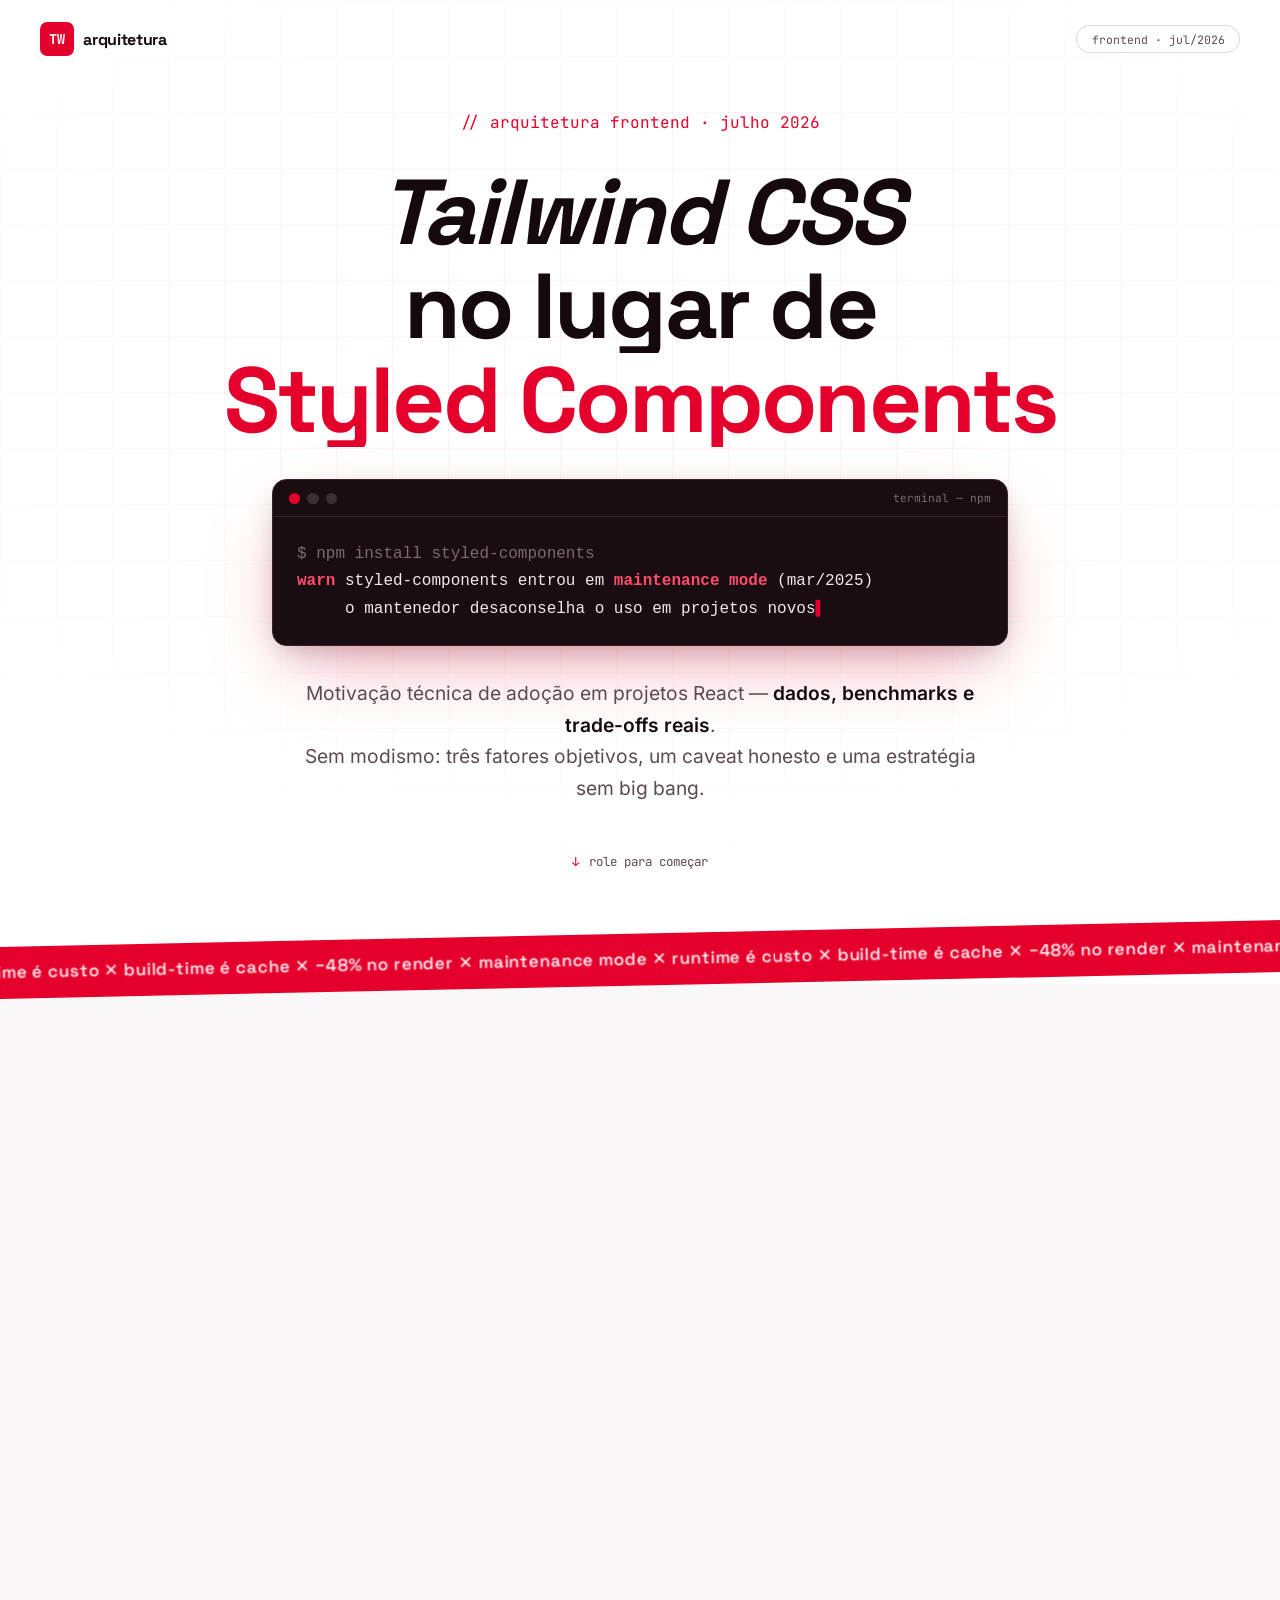
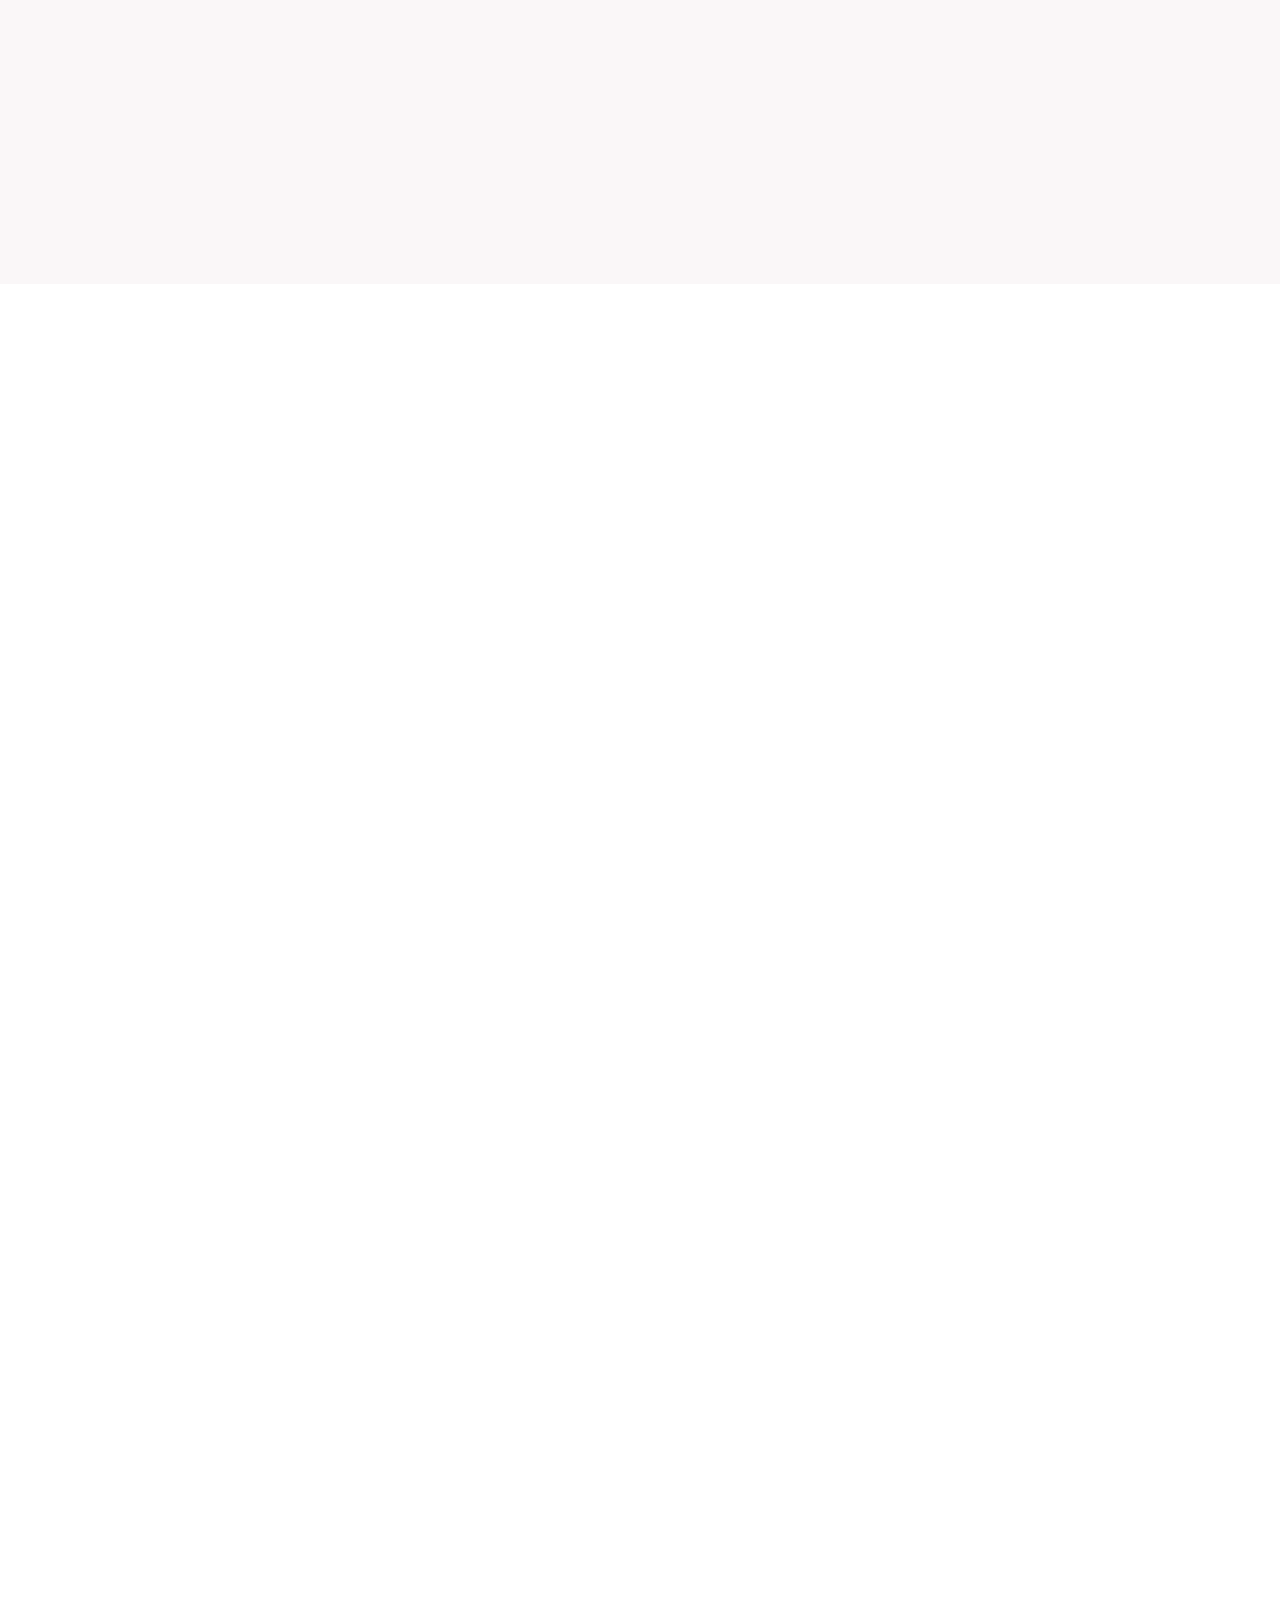
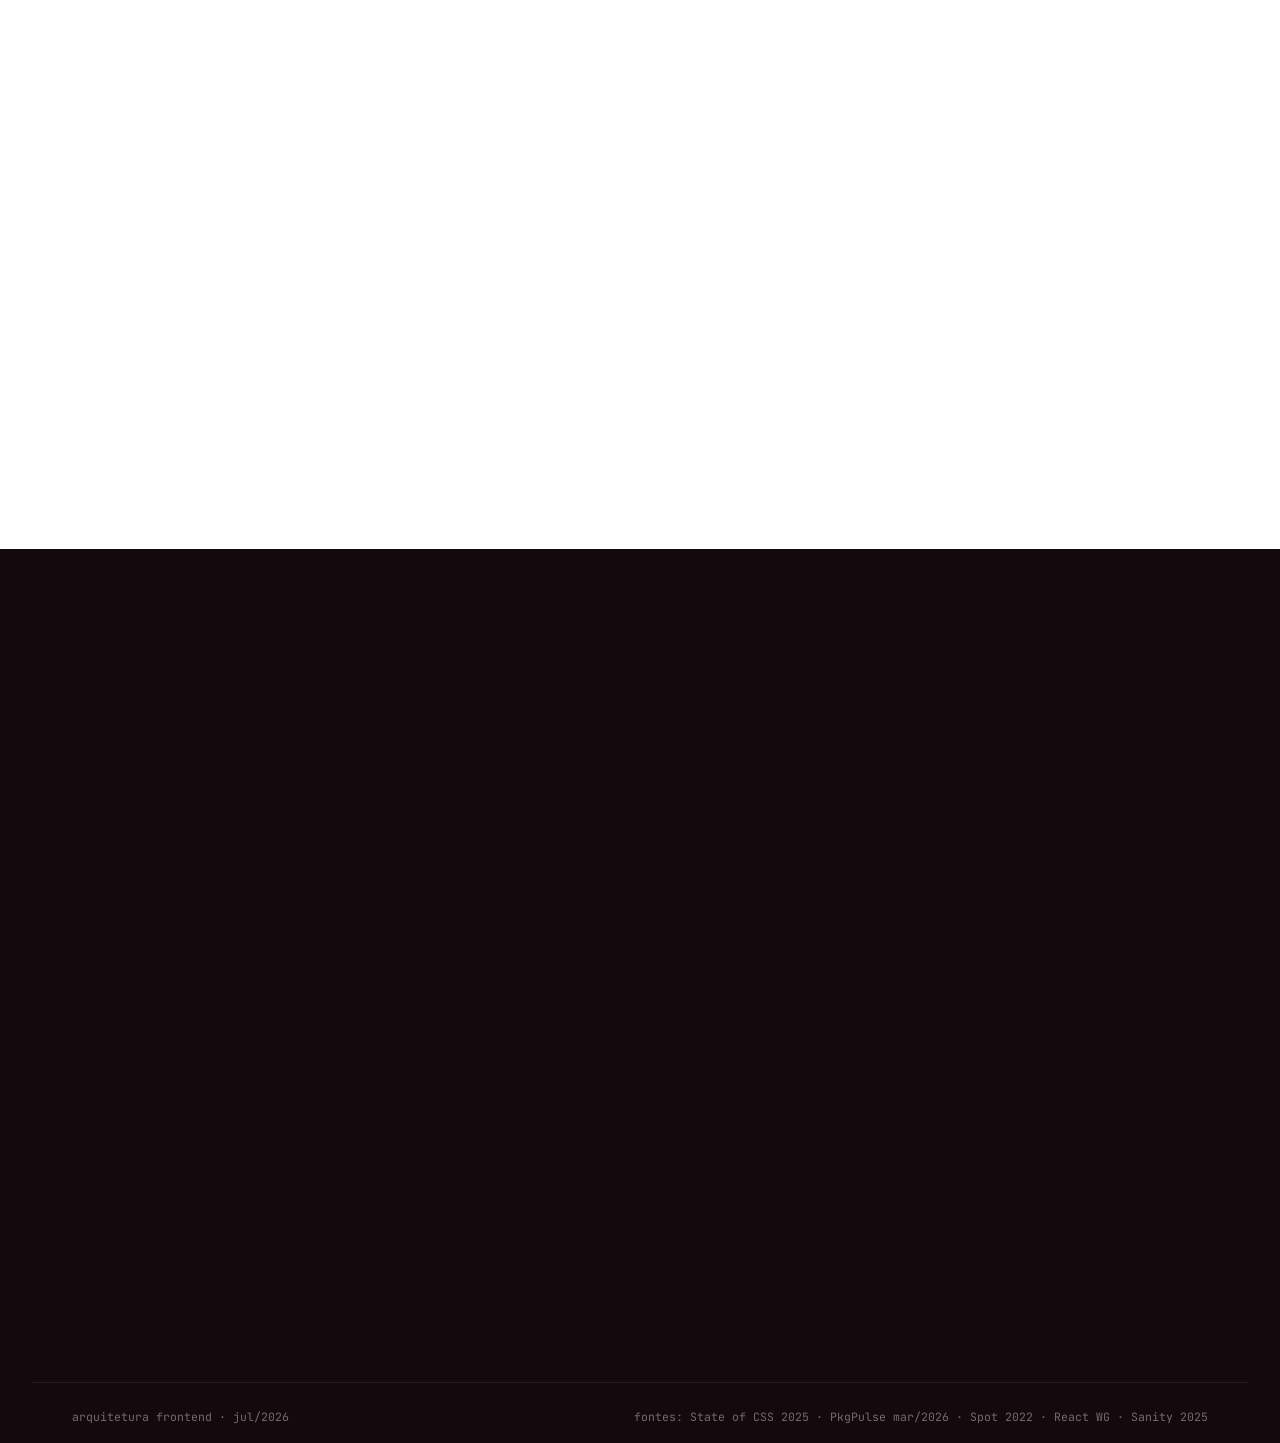
==== tailwind/index.html @ f8ad64cf "Add presentation hub and Tailwind vs Styled Components deck The site root is now a presentation sele" ====
<!DOCTYPE html>
<html lang="pt-BR" class="no-js">
<head>
  <meta charset="UTF-8" />
  <meta name="viewport" content="width=device-width, initial-scale=1.0" />
  <title>Tailwind CSS no lugar de Styled Components</title>
  <meta name="description" content="Motivação técnica de adoção em projetos React — dados, benchmarks e trade-offs reais." />
  <link rel="stylesheet" href="../styles.css" />
  <link rel="stylesheet" href="page.css" />
  <link rel="icon" href="data:image/svg+xml,<svg xmlns='http://www.w3.org/2000/svg' viewBox='0 0 100 100'><rect width='100' height='100' rx='16' fill='%23e4002b'/><text x='50' y='68' font-size='48' text-anchor='middle' fill='white' font-family='monospace' font-weight='bold'>TW</text></svg>" />
</head>
<body>

  <!-- Barra de progresso -->
  <div class="progress-bar" aria-hidden="true"><div class="progress-bar__fill"></div></div>

  <!-- Nav -->
  <nav class="nav">
    <a class="nav__logo" href="../"><span class="nav__logo-mark">TW</span><span class="nav__logo-text">arquitetura</span></a>
    <div class="nav__right">
      <div class="nav__tag">frontend &middot; jul/2026</div>
    </div>
  </nav>

  <!-- ============ HERO ============ -->
  <header class="hero">
    <div class="hero__bg-grid" aria-hidden="true"></div>
    <div class="hero__content">
      <p class="hero__kicker reveal-hero">// arquitetura frontend · julho 2026</p>
      <h1 class="hero__title">
        <span class="hero__line"><span class="reveal-hero-line"><em>Tailwind CSS</em></span></span>
        <span class="hero__line"><span class="reveal-hero-line">no lugar de</span></span>
        <span class="hero__line"><span class="reveal-hero-line"><span class="hero__red">Styled Components</span></span></span>
      </h1>
      <div class="hero__terminal reveal-hero">
        <div class="terminal__bar">
          <span class="terminal__dot"></span><span class="terminal__dot"></span><span class="terminal__dot"></span>
          <span class="terminal__title">terminal — npm</span>
        </div>
        <pre class="terminal__body"><code><span class="t-cm">$ npm install styled-components</span>
<span class="t-red">warn</span><span class="t-white"> styled-components entrou em </span><span class="t-red">maintenance mode</span><span class="t-white"> (mar/2025)</span>
<span class="t-white">     o mantenedor desaconselha o uso em projetos novos</span><span class="terminal__cursor">▌</span></code></pre>
      </div>
      <p class="hero__sub reveal-hero">Motivação técnica de adoção em projetos React — <strong>dados, benchmarks e trade-offs reais</strong>.<br />Sem modismo: três fatores objetivos, um caveat honesto e uma estratégia sem big bang.</p>
      <div class="hero__scroll-hint reveal-hero">
        <span class="hero__scroll-arrow">↓</span> role para começar
      </div>
    </div>
  </header>

  <!-- Marquee -->
  <div class="marquee" aria-hidden="true">
    <div class="marquee__track">
      <span>runtime é custo ✕ build-time é cache ✕ −48% no render ✕ maintenance mode ✕&nbsp;</span><span>runtime é custo ✕ build-time é cache ✕ −48% no render ✕ maintenance mode ✕&nbsp;</span><span>runtime é custo ✕ build-time é cache ✕ −48% no render ✕ maintenance mode ✕&nbsp;</span><span>runtime é custo ✕ build-time é cache ✕ −48% no render ✕ maintenance mode ✕&nbsp;</span>
    </div>
  </div>

  <!-- ============ SCROLL HORIZONTAL ============ -->
  <section class="hwrap" id="horizontal">
    <div class="htrack">

      <!-- Painel 1 — Sumário executivo -->
      <article class="panel panel--wide" data-panel="01">
        <div class="panel__num">01</div>
        <div class="panel__inner">
          <p class="panel__kicker anim">sumário executivo</p>
          <h2 class="panel__title anim">Três fatores objetivos, <span class="u-red">não modismo</span></h2>
          <div class="objections">
            <div class="objection anim">
              <div class="objection__quote">−48% no tempo de render</div>
              <p class="objection__answer">Benchmark de <strong>mantenedor do Emotion</strong>: mesmo componente, trocando CSS-in-JS runtime por CSS estático (Spot, 2022).</p>
              <p class="objection__punch">É o autor da biblioteca medindo o próprio custo.</p>
            </div>
            <div class="objection anim">
              <div class="objection__quote">37% de uso ativo — 1º lugar</div>
              <p class="objection__answer">Tailwind lidera o <strong>State of CSS 2025</strong>, contra 21,6% do Bootstrap. Retenção na faixa de <strong>70%+</strong>: quem experimenta, fica.</p>
              <p class="objection__punch">Ecossistema em máxima histórica.</p>
            </div>
            <div class="objection anim">
              <div class="objection__quote">mar/2025 — maintenance mode</div>
              <p class="objection__answer">O mantenedor do styled-components <strong>desaconselha adoção em projetos novos</strong>. A retomada parcial em 2026 não muda o risco assimétrico.</p>
              <p class="objection__punch">Projeto novo apostando em mantenedor solo é dívida no dia zero.</p>
            </div>
          </div>
          <p class="panel__text panel__text--rec anim"><strong>Recomendação:</strong> Tailwind (ou alternativa zero-runtime) para projetos novos · migração incremental para bases existentes · sem pânico no legado estável.</p>
        </div>
      </article>

      <!-- Painel 2 — Fundamentos -->
      <article class="panel panel--wide" data-panel="02">
        <div class="panel__num">02</div>
        <div class="panel__inner">
          <p class="panel__kicker anim">fundamentos técnicos</p>
          <h2 class="panel__title anim">A diferença é <span class="u-red">quando</span> o CSS é produzido</h2>
          <div class="versus">
            <div class="versus__col anim">
              <h3 class="versus__label versus__label--bad">Styled Components — runtime</h3>
              <div class="code-card">
                <div class="code-card__bar">
                  <span class="code-card__lang code-card__lang--js">JS</span>
                  <span class="code-card__file">Button.tsx</span>
                </div>
                <pre class="code-card__body"><code><span class="t-kw">const</span> <span class="t-type">Button</span> = <span class="t-var">styled</span>.<span class="t-fn">button</span><span class="t-str">`
  padding: <span class="t-err">${p =&gt; p.large ? "16px" : "8px"}</span>;
  background: #e60000;
`</span>;</code></pre>
              </div>
              <ol class="steps">
                <li>Template literal (JS) parseado <strong>no navegador</strong></li>
                <li>Hashing do nome de classe a cada estilo</li>
                <li>Injeção de <code class="inline-code">&lt;style&gt;</code> no <code class="inline-code">&lt;head&gt;</code> durante o render</li>
                <li>Browser recalcula estilos do documento</li>
              </ol>
            </div>
            <div class="versus__col anim">
              <h3 class="versus__label versus__label--good">Tailwind CSS — build-time</h3>
              <div class="code-card">
                <div class="code-card__bar">
                  <span class="code-card__lang code-card__lang--tw">TW</span>
                  <span class="code-card__file">Button.tsx</span>
                </div>
                <pre class="code-card__body"><code>&lt;<span class="t-fn">button</span> <span class="t-prop">className</span>=<span class="t-str">"px-4 py-2 bg-red-600
  rounded-lg hover:bg-red-700"</span>&gt;
  Confirmar
&lt;/<span class="t-fn">button</span>&gt;</code></pre>
              </div>
              <ol class="steps">
                <li>Engine Oxide (Rust) escaneia as classes <strong>no build</strong></li>
                <li>Gera um <code class="inline-code">.css</code> estático, purgado (8–15 KB gzip)</li>
                <li>Navegador recebe <code class="inline-code">&lt;link&gt;</code> cacheável, parse nativo</li>
                <li>Runtime: <strong>zero</strong> JavaScript de estilização</li>
              </ol>
            </div>
          </div>
          <p class="panel__text panel__text--note anim">A serialização de props (<code class="inline-code">${props =&gt; ...}</code>) reexecuta <strong>a cada render</strong> — e é o padrão da documentação e o dominante nos times.</p>
        </div>
      </article>

      <!-- Painel 3 — O modelo do React -->
      <article class="panel" data-panel="03">
        <div class="panel__num">03</div>
        <div class="panel__inner">
          <p class="panel__kicker anim">o fundamento menos citado</p>
          <h2 class="panel__title anim">O modelo do React <span class="u-red">desaconselha</span> CSS em runtime</h2>
          <div class="points">
            <div class="point anim">
              <span class="point__num">01</span>
              <div>
                <h3 class="point__title">Concurrent rendering (React 18+)</h3>
                <p class="point__text">Injetar regras CSS entre <em>yields</em> do React força recálculo de estilos contra a árvore inteira — padrão de <strong>layout thrashing</strong> documentado por Sebastian Markbåge (core team) e reproduzido em benchmark por Nolan Lawson.</p>
              </div>
            </div>
            <div class="point anim">
              <span class="point__num">02</span>
              <div>
                <h3 class="point__title">React Server Components</h3>
                <p class="point__text">styled-components depende de Context API e efeitos no render — exclusivamente client-side. Usar no App Router exige <code class="inline-code">'use client'</code> em tudo, abrindo mão do modelo server-first.</p>
              </div>
            </div>
            <div class="point anim">
              <span class="point__num">03</span>
              <div>
                <h3 class="point__title">Recomendação oficial</h3>
                <p class="point__text">Estilos estáticos via <code class="inline-code">&lt;link rel="stylesheet"&gt;</code>; valores dinâmicos via inline style. É exatamente o modelo do Tailwind — e o <strong>oposto</strong> do modelo do styled-components.</p>
              </div>
            </div>
          </div>
        </div>
      </article>

      <!-- Painel 4 — Linha do tempo -->
      <article class="panel panel--wide" data-panel="04">
        <div class="panel__num">04</div>
        <div class="panel__inner">
          <p class="panel__kicker anim">linha do tempo</p>
          <h2 class="panel__title anim">Como o ecossistema virou — <span class="u-red">sem omitir 2026</span></h2>
          <div class="timeline">
            <div class="tl-item anim">
              <span class="tl-item__date">out/2022</span>
              <p class="tl-item__text">Mantenedor do Emotion publica benchmark: <strong>−48% de render</strong> sem CSS-in-JS runtime.</p>
            </div>
            <div class="tl-item anim">
              <span class="tl-item__date">jan/2025</span>
              <p class="tl-item__text">Tailwind v4: engine <strong>Oxide em Rust</strong> — builds completos 5× e incrementais 100× mais rápidos.</p>
            </div>
            <div class="tl-item tl-item--hot anim">
              <span class="tl-item__date">mar/2025</span>
              <p class="tl-item__text">styled-components entra em <strong>maintenance mode</strong>; mantenedor desaconselha projetos novos.</p>
            </div>
            <div class="tl-item anim">
              <span class="tl-item__date">jan/2026</span>
              <p class="tl-item__text">Crise de funding na Tailwind Labs; <strong>Google e Vercel</strong> entram como patrocinadores em 48h.</p>
            </div>
            <div class="tl-item anim">
              <span class="tl-item__date">abr/2026</span>
              <p class="tl-item__text">styled-components v6.4: retomada parcial (<code class="inline-code">createTheme</code>, RSC), dependente de financiamento.</p>
            </div>
          </div>
          <p class="panel__text panel__text--note anim"><strong>Leitura sóbria:</strong> a v6.4 alivia a pressão sobre bases legadas — mas um projeto novo seguiria apostando em mantenedor solo, funding incerto e um modelo runtime que o core team do React desaconselha.</p>
        </div>
      </article>

      <!-- Painel 5 — Dados de mercado -->
      <article class="panel panel--red" data-panel="05">
        <div class="panel__num">05</div>
        <div class="panel__inner">
          <p class="panel__kicker anim">dados de mercado</p>
          <h2 class="panel__title anim">Adoção e npm: curvas divergentes</h2>
          <div class="cost-ladder">
            <div class="cost anim">
              <div class="cost__where"><strong>Tailwind</strong> — uso ativo</div>
              <div class="cost__price">37% · 1º lugar no State of CSS 2025 · retenção 70%+</div>
              <div class="cost__bar" style="--w: 100%"></div>
            </div>
            <div class="cost anim">
              <div class="cost__where"><strong>Bootstrap</strong> — uso ativo</div>
              <div class="cost__price">21,6% · retenção ~45%</div>
              <div class="cost__bar" style="--w: 58%"></div>
            </div>
            <div class="cost anim">
              <div class="cost__where"><strong>Tailwind</strong> no npm</div>
              <div class="cost__price">+100% em 3 anos — dezenas de milhões de downloads/semana</div>
              <div class="cost__bar" style="--w: 100%"></div>
            </div>
            <div class="cost anim">
              <div class="cost__where"><strong>styled-components</strong> no npm</div>
              <div class="cost__price">−20% em 3 anos — sobretudo legado e dependências transitivas (MUI → Emotion)</div>
              <div class="cost__bar" style="--w: 22%"></div>
            </div>
          </div>
          <p class="panel__text anim"><strong>IA-first:</strong> shadcn/ui, Radix, Headless UI e as ferramentas de geração de código produzem Tailwind <strong>por padrão</strong>.</p>
        </div>
      </article>

      <!-- Painel 6 — O número -->
      <article class="panel panel--stat" data-panel="06">
        <div class="panel__num">06</div>
        <div class="panel__inner panel__inner--center">
          <p class="panel__kicker anim">benchmark primário</p>
          <div class="stat anim">
            <span class="stat__value"><span class="stat__minus">−</span><span class="stat__counter" data-target="48">0</span><span class="stat__pct">%</span></span>
            <p class="stat__label">no tempo de render — mesmo componente,<br /><strong>trocando CSS-in-JS runtime por CSS estático</strong></p>
          </div>
          <p class="stat__source anim">Sam Magura, Spot (2022) — então 2º mantenedor mais ativo do Emotion. <em>É o autor da biblioteca medindo o próprio custo.</em></p>
          <p class="stat__punch anim">Caveat do autor: o ganho vale para serialização <span class="u-red">dentro do render</span> — que é o padrão das docs e o dominante na prática.</p>
        </div>
      </article>

      <!-- Painel 7 — Peso no navegador -->
      <article class="panel panel--wide" data-panel="07">
        <div class="panel__num">07</div>
        <div class="panel__inner">
          <p class="panel__kicker anim">performance</p>
          <h2 class="panel__title anim">Peso entregue ao navegador <span class="u-red">(app SaaS típico)</span></h2>
          <div class="objections">
            <div class="objection objection--win anim">
              <div class="objection__quote">Tailwind (purgado)</div>
              <p class="objection__kb">8–15 KB</p>
              <p class="objection__answer">CSS gzip · <strong>zero</strong> runtime JS</p>
            </div>
            <div class="objection anim">
              <div class="objection__quote">CSS Modules</div>
              <p class="objection__kb">12–25 KB</p>
              <p class="objection__answer">CSS gzip · zero runtime JS</p>
            </div>
            <div class="objection anim">
              <div class="objection__quote">styled-components</div>
              <p class="objection__kb objection__kb--bad">35–55 KB</p>
              <p class="objection__answer">20–40 KB de CSS <strong>+ ~15 KB de runtime JS</strong> competindo pelo main thread</p>
            </div>
          </div>
          <p class="panel__text panel__text--note anim"><strong>Por que importa:</strong> desde mar/2024 o INP substituiu o FID nos Core Web Vitals. Serialização de estilo em runtime compete pelo main thread exatamente nas interações — sobretudo em Android de entrada. <em>Contraponto justo (Sanity, 2025): entre as libs runtime, o styled-components ainda é a mais rápida — o problema é o modelo, não a implementação.</em></p>
        </div>
      </article>

      <!-- Painel 8 — Avaliação honesta -->
      <article class="panel panel--red panel--wide" data-panel="08">
        <div class="panel__num">08</div>
        <div class="panel__inner">
          <p class="panel__kicker anim">avaliação honesta</p>
          <h2 class="panel__title anim">Tailwind: o que entrega e o que custa</h2>
          <div class="honest">
            <div class="honest__col anim">
              <h3 class="honest__label">Entrega</h3>
              <ul class="lie-list list-check">
                <li>Performance por arquitetura — zero JS de estilo, CSS purgado, RSC/streaming sem adaptação</li>
                <li>Consistência por restrição — tokens em escala fechada; desvio vira exceção visível no review</li>
                <li>Iteração rápida — sem nomear classes, sem CSS órfão; dead code impossível por construção</li>
                <li>Ecossistema — shadcn/ui, Radix, Headless UI; IA gera Tailwind por padrão</li>
              </ul>
            </div>
            <div class="honest__col anim">
              <h3 class="honest__label">Custa</h3>
              <ul class="lie-list">
                <li>Curva real: <span>2–4 semanas até fluência do time</span></li>
                <li>"Class soup" sem disciplina — <span>exige cva/tailwind-variants + prettier-plugin</span></li>
                <li>Estilo dinâmico de dado vira <span>inline style / CSS variable — mudança de hábito</span></li>
                <li>Risco corporativo não nulo — <span>layoffs em jan/2026 (mitigado: output é CSS puro)</span></li>
              </ul>
            </div>
          </div>
        </div>
      </article>

      <!-- Painel 9 — Onde styled ainda vence -->
      <article class="panel" data-panel="09">
        <div class="panel__num">09</div>
        <div class="panel__inner">
          <p class="panel__kicker anim">sem invenção</p>
          <h2 class="panel__title anim">Onde o styled-components <span class="u-red">ainda vence</span></h2>
          <div class="points">
            <div class="point anim">
              <span class="point__num">01</span>
              <div>
                <h3 class="point__title">Estilização dinâmica por props</h3>
                <p class="point__text"><code class="inline-code">${props =&gt; ...}</code> é mais expressivo; o equivalente Tailwind (cva + mapas de variantes) funciona, mas com mais cerimônia.</p>
              </div>
            </div>
            <div class="point anim">
              <span class="point__num">02</span>
              <div>
                <h3 class="point__title">Theming em runtime (multi-tenant / white-label)</h3>
                <p class="point__text">Caso natural do <code class="inline-code">ThemeProvider</code> — e a v6.4 trouxe <code class="inline-code">createTheme</code> via CSS variables, compatível com RSC.</p>
              </div>
            </div>
            <div class="point anim">
              <span class="point__num">03</span>
              <div>
                <h3 class="point__title">CSS completo co-locado</h3>
                <p class="point__text">Seletores complexos e animações elaboradas em sintaxe CSS real, no mesmo arquivo, sem escape hatches.</p>
              </div>
            </div>
          </div>
          <blockquote class="punchline anim"><strong>Quando NÃO migrar:</strong> SPA client-side saudável, sem problema medido de INP. Migração por moda é <em>desperdício</em>.</blockquote>
        </div>
      </article>

      <!-- Painel 10 — Estratégia -->
      <article class="panel panel--wide" data-panel="10">
        <div class="panel__num">10</div>
        <div class="panel__inner">
          <p class="panel__kicker anim">recomendação</p>
          <h2 class="panel__title anim">Estratégia: incremental, medida, <span class="u-red">sem big bang</span></h2>
          <div class="versus">
            <div class="versus__col anim">
              <h3 class="versus__label versus__label--good">Projetos novos</h3>
              <p class="panel__text">Tailwind v4 + <code class="inline-code">cva</code>/tailwind-variants + prettier-plugin-tailwindcss + tokens via <code class="inline-code">@theme</code> + shadcn/ui ou Radix.</p>
              <p class="panel__text">Se o time rejeitar utility-first: CSS Modules, vanilla-extract ou Panda CSS — <strong>o inegociável é build-time, não a sintaxe</strong>.</p>
              <h3 class="versus__label versus__label--bad">Anti-recomendação</h3>
              <p class="panel__text">Reescrita big bang de base grande: o custo excede o benefício em praticamente todos os cenários documentados. <strong>A v6.4 comprou tempo — use-o para migrar com calma, não para não migrar.</strong></p>
            </div>
            <div class="versus__col anim">
              <h3 class="versus__label">Migração de base existente</h3>
              <ol class="steps steps--big">
                <li>Instalar Tailwind <strong>ao lado</strong> do styled-components — coexistem sem conflito</li>
                <li>Todo componente <strong>novo</strong> nasce em Tailwind</li>
                <li>Migrar componentes tocados por features (<em>regra do escoteiro</em>)</li>
                <li>Usar codemods e o upgrade tooling oficial</li>
                <li><strong>Medir INP/LCP antes e depois</strong> — justificar com dados do próprio produto</li>
              </ol>
            </div>
          </div>
        </div>
      </article>

    </div>
  </section>

  <!-- ============ FECHAMENTO ============ -->
  <section class="outro">
    <div class="outro__inner">
      <p class="outro__line reveal-outro">A sintaxe é detalhe.</p>
      <p class="outro__line outro__line--big reveal-outro">A decisão arquitetural é <span class="u-red">build-time</span>.</p>
      <p class="outro__thanks reveal-outro">zero runtime · compatível com RSC · risco assimétrico <span class="outro__cursor">▌</span></p>
    </div>
    <footer class="footer">
      <span>arquitetura frontend · jul/2026</span>
      <span class="footer__hint">fontes: State of CSS 2025 · PkgPulse mar/2026 · Spot 2022 · React WG · Sanity 2025</span>
    </footer>
  </section>

  <script src="../vendor/gsap.min.js"></script>
  <script src="../vendor/ScrollTrigger.min.js"></script>
  <script src="../main.js"></script>
</body>
</html>
---- styles.css ----
/* ============================================================
   O bug que o TypeScript pegaria às 3h da manhã
   Tema: vermelho & branco, moderno
   ============================================================ */

/* Fontes locais — a página funciona 100% offline */
@font-face {
  font-family: "Space Grotesk";
  font-weight: 500;
  font-style: normal;
  font-display: swap;
  src: url("vendor/fonts/space-grotesk-latin-500-normal.woff2") format("woff2");
}
@font-face {
  font-family: "Space Grotesk";
  font-weight: 700;
  font-style: normal;
  font-display: swap;
  src: url("vendor/fonts/space-grotesk-latin-700-normal.woff2") format("woff2");
}
@font-face {
  font-family: "Inter";
  font-weight: 400;
  font-style: normal;
  font-display: swap;
  src: url("vendor/fonts/inter-latin-400-normal.woff2") format("woff2");
}
@font-face {
  font-family: "Inter";
  font-weight: 600;
  font-style: normal;
  font-display: swap;
  src: url("vendor/fonts/inter-latin-600-normal.woff2") format("woff2");
}
@font-face {
  font-family: "JetBrains Mono";
  font-weight: 400;
  font-style: normal;
  font-display: swap;
  src: url("vendor/fonts/jetbrains-mono-latin-400-normal.woff2") format("woff2");
}
@font-face {
  font-family: "JetBrains Mono";
  font-weight: 400;
  font-style: italic;
  font-display: swap;
  src: url("vendor/fonts/jetbrains-mono-latin-400-italic.woff2") format("woff2");
}
@font-face {
  font-family: "JetBrains Mono";
  font-weight: 700;
  font-style: normal;
  font-display: swap;
  src: url("vendor/fonts/jetbrains-mono-latin-700-normal.woff2") format("woff2");
}

:root {
  --red: #e4002b;
  --red-dark: #b30022;
  --red-soft: #ffe9ed;
  --ink: #14090c;
  --ink-soft: #5c4a4f;
  --white: #ffffff;
  --off-white: #faf7f8;
  --code-bg: #1a0d11;
  --code-border: #3a2229;
  --font-display: "Space Grotesk", system-ui, sans-serif;
  --font-body: "Inter", system-ui, sans-serif;
  --font-mono: "JetBrains Mono", ui-monospace, monospace;
}

* { margin: 0; padding: 0; box-sizing: border-box; }

html { scroll-behavior: auto; }

body {
  font-family: var(--font-body);
  background: var(--white);
  color: var(--ink);
  overflow-x: hidden;
  -webkit-font-smoothing: antialiased;
}

::selection { background: var(--red); color: var(--white); }

em { font-style: italic; }
.u-red { color: var(--red); }

/* ---------- Progress bar ---------- */
.progress-bar {
  position: fixed;
  top: 0; left: 0; right: 0;
  height: 4px;
  background: transparent;
  z-index: 1000;
}
.progress-bar__fill {
  height: 100%;
  width: 100%;
  background: var(--red);
  transform-origin: left center;
  transform: scaleX(0);
}

/* ---------- Nav ---------- */
.nav {
  position: fixed;
  top: 0; left: 0; right: 0;
  display: flex;
  align-items: center;
  justify-content: space-between;
  padding: 1.4rem 2.5rem;
  z-index: 900;
  mix-blend-mode: normal;
  pointer-events: none;
}
.nav__logo {
  display: flex;
  align-items: center;
  gap: 0.6rem;
  font-family: var(--font-display);
  font-weight: 700;
  color: inherit;
  text-decoration: none;
  pointer-events: auto; /* a nav é pointer-events: none; o logo é link pro hub */
}
.nav__logo-mark {
  display: grid;
  place-items: center;
  width: 2.1rem;
  height: 2.1rem;
  background: var(--red);
  color: var(--white);
  border-radius: 0.45rem;
  font-family: var(--font-mono);
  font-size: 0.85rem;
  font-weight: 700;
}
.nav__logo-text { letter-spacing: -0.02em; }
.nav__right {
  display: flex;
  align-items: center;
  gap: 0.7rem;
}
.nav__tag {
  font-family: var(--font-mono);
  font-size: 0.72rem;
  color: var(--ink-soft);
  border: 1px solid rgba(20, 9, 12, 0.15);
  border-radius: 99px;
  padding: 0.35rem 0.9rem;
  background: rgba(255, 255, 255, 0.7);
  backdrop-filter: blur(8px);
}

/* ---------- Language switch ---------- */
.lang-switch {
  pointer-events: auto; /* a nav é pointer-events: none */
  display: flex;
  align-items: center;
  gap: 0.4rem;
  font-family: var(--font-mono);
  font-size: 0.72rem;
  font-weight: 700;
  border: 1px solid rgba(20, 9, 12, 0.15);
  border-radius: 99px;
  padding: 0.35rem 0.9rem;
  background: rgba(255, 255, 255, 0.7);
  backdrop-filter: blur(8px);
  cursor: pointer;
  transition: border-color 0.25s ease, box-shadow 0.25s ease;
}
.lang-switch:hover {
  border-color: var(--red);
  box-shadow: 0 4px 16px -6px rgba(228, 0, 43, 0.4);
}
.lang-switch__opt {
  color: rgba(20, 9, 12, 0.35);
  transition: color 0.25s ease;
}
.lang-switch__opt.is-active { color: var(--red); }
.lang-switch__sep { color: rgba(20, 9, 12, 0.2); font-weight: 400; }

/* ---------- Hero ---------- */
.hero {
  min-height: 100vh;
  display: grid;
  place-items: center;
  position: relative;
  padding: 7rem 2rem 4rem;
  background: var(--white);
  overflow: hidden;
}
.hero__bg-grid {
  position: absolute;
  inset: 0;
  background-image:
    linear-gradient(rgba(228, 0, 43, 0.05) 1px, transparent 1px),
    linear-gradient(90deg, rgba(228, 0, 43, 0.05) 1px, transparent 1px);
  background-size: 56px 56px;
  mask-image: radial-gradient(ellipse 90% 70% at 50% 40%, black 30%, transparent 75%);
  -webkit-mask-image: radial-gradient(ellipse 90% 70% at 50% 40%, black 30%, transparent 75%);
}
.hero__content {
  position: relative;
  max-width: 62rem;
  text-align: center;
  display: flex;
  flex-direction: column;
  align-items: center;
  gap: 2rem;
}
.hero__kicker {
  font-family: var(--font-mono);
  color: var(--red);
  font-size: clamp(0.8rem, 1.4vw, 1rem);
}
.hero__title {
  font-family: var(--font-display);
  font-weight: 700;
  font-size: clamp(2.6rem, 7.2vw, 6rem);
  line-height: 1.02;
  letter-spacing: -0.03em;
}
/* EN é mais largo que PT — reduz um pouco p/ manter 1 frase por linha */
html[lang="en"] .hero__title { font-size: clamp(2.3rem, 6.3vw, 5.3rem); }
.hero__line { display: block; overflow: hidden; }
.hero__line > span { display: inline-block; }
.hero__red {
  color: var(--red);
  position: relative;
  white-space: nowrap;
}
.hero__sub {
  max-width: 44rem;
  font-size: clamp(1rem, 1.6vw, 1.2rem);
  line-height: 1.65;
  color: var(--ink-soft);
}
.hero__sub strong { color: var(--ink); }

.hero__scroll-hint {
  font-family: var(--font-mono);
  font-size: 0.78rem;
  color: var(--ink-soft);
  display: flex;
  align-items: center;
  gap: 0.6rem;
  margin-top: 1rem;
}
.hero__scroll-arrow {
  display: inline-block;
  color: var(--red);
  animation: bounce 1.6s ease-in-out infinite;
}
@keyframes bounce {
  0%, 100% { transform: translateY(-3px); }
  50% { transform: translateY(4px); }
}

/* ---------- Terminal (hero) ---------- */
.hero__terminal {
  width: min(46rem, 92vw);
  background: var(--code-bg);
  border-radius: 0.9rem;
  border: 1px solid var(--code-border);
  box-shadow: 0 30px 80px -20px rgba(228, 0, 43, 0.35), 0 10px 30px -10px rgba(20, 9, 12, 0.3);
  text-align: left;
  overflow: hidden;
}
.terminal__bar {
  display: flex;
  align-items: center;
  gap: 0.45rem;
  padding: 0.7rem 1rem;
  border-bottom: 1px solid var(--code-border);
}
.terminal__dot {
  width: 0.7rem; height: 0.7rem;
  border-radius: 50%;
  background: rgba(255, 255, 255, 0.14);
}
.terminal__dot:first-child { background: var(--red); }
.terminal__title {
  margin-left: auto;
  font-family: var(--font-mono);
  font-size: 0.7rem;
  color: rgba(255, 255, 255, 0.4);
}
.terminal__body,
.code-card__body,
.objection__code {
  color: #e8dde0; /* cor base p/ pontuação fora dos spans de token */
}
.terminal__body {
  padding: 1.4rem 1.5rem;
  font-family: var(--font-mono);
  font-size: clamp(0.78rem, 1.6vw, 1rem);
  line-height: 1.6;
  white-space: pre-wrap;
  word-break: break-word;
}
.terminal__cursor {
  color: var(--red);
  animation: blink 1s steps(1) infinite;
}
@keyframes blink { 50% { opacity: 0; } }

/* Tokens de código */
.t-red   { color: #ff4d6d; font-weight: 700; }
.t-white { color: #f2e9eb; }
.t-str   { color: #ffb3c1; }
.t-kw    { color: #ff4d6d; }
.t-fn    { color: #ffd166; }
.t-var   { color: #f2e9eb; }
.t-prop  { color: #9ad1ff; }
.t-num   { color: #c8b6ff; }
.t-type  { color: #7ae0c3; }
.t-cm    { color: #7d6a70; }
.t-cm--strong { color: #ffb3c1; }
.t-err   {
  color: #ff4d6d;
  text-decoration: underline wavy #ff2444 1.5px;
  text-underline-offset: 4px;
}
.t-strike { position: relative; }
.t-nan { color: #ff4d6d; font-weight: 700; }

/* ---------- Marquee ---------- */
.marquee {
  background: var(--red);
  color: var(--white);
  overflow: hidden;
  padding: 0.9rem 0;
  transform: rotate(-1.2deg) scale(1.02);
  position: relative;
  z-index: 5;
}
.marquee__track {
  display: flex;
  width: max-content; /* largura do conteúdo, p/ o loop de -50% fechar sem emenda */
  white-space: nowrap;
  font-family: var(--font-display);
  font-weight: 500;
  font-size: 1.05rem;
  letter-spacing: 0.04em;
  will-change: transform;
}
.marquee__track span { flex-shrink: 0; }

/* ---------- Scroll horizontal ---------- */
.hwrap {
  position: relative;
  overflow: hidden;
  background: var(--off-white);
}
.htrack {
  display: flex;
  height: 100vh;
  width: max-content;
}

.panel {
  position: relative;
  width: 100vw;
  height: 100vh;
  flex-shrink: 0;
  display: grid;
  place-items: center;
  padding: 6rem 4rem 4rem;
  border-right: 1px dashed rgba(228, 0, 43, 0.2);
}
.panel--wide { width: 120vw; }

.panel__num {
  position: absolute;
  bottom: 1.2rem;
  right: 2rem;
  font-family: var(--font-display);
  font-weight: 700;
  font-size: clamp(5rem, 14vh, 9rem);
  line-height: 1;
  color: transparent;
  -webkit-text-stroke: 1.5px rgba(228, 0, 43, 0.22);
  pointer-events: none;
  user-select: none;
}
.panel--red .panel__num { -webkit-text-stroke-color: rgba(255, 255, 255, 0.3); }

.panel__inner {
  max-width: 60rem;
  width: 100%;
}
.panel__inner--center { text-align: center; }
.panel__inner--split {
  display: grid;
  grid-template-columns: 1fr 1.1fr;
  gap: 4rem;
  align-items: center;
  max-width: 78rem;
}
.panel__inner--rev { grid-template-columns: 1.1fr 1fr; }
.panel__inner--rev .panel__copy { order: 2; }
.panel__inner--rev .code-card { order: 1; }

.panel__kicker {
  font-family: var(--font-mono);
  font-size: 0.8rem;
  color: var(--red);
  text-transform: lowercase;
  letter-spacing: 0.12em;
  margin-bottom: 1.2rem;
}
.panel__kicker::before { content: "// "; }

.panel__title {
  font-family: var(--font-display);
  font-weight: 700;
  font-size: clamp(1.9rem, 4vw, 3.4rem);
  line-height: 1.08;
  letter-spacing: -0.02em;
  margin-bottom: 1.6rem;
}
.panel__title--big { font-size: clamp(2rem, 4.6vw, 3.9rem); }

.panel__text {
  font-size: clamp(1rem, 1.5vw, 1.18rem);
  line-height: 1.7;
  color: var(--ink-soft);
  margin-bottom: 1rem;
  max-width: 40rem;
}
.panel__text strong { color: var(--ink); }

.inline-code {
  font-family: var(--font-mono);
  font-size: 0.86em;
  background: var(--red-soft);
  color: var(--red-dark);
  padding: 0.12em 0.42em;
  border-radius: 0.35em;
}

/* Painel vermelho (invertido) */
.panel--red {
  background: var(--red);
  color: var(--white);
}
.panel--red .panel__kicker { color: rgba(255, 255, 255, 0.75); }
.panel--red .panel__text { color: rgba(255, 255, 255, 0.82); }
.panel--red .panel__text strong { color: var(--white); }
.panel--red .inline-code { background: rgba(255, 255, 255, 0.16); color: var(--white); }

/* ---------- Escada de custo (painel 02) ---------- */
.cost-ladder {
  display: flex;
  flex-direction: column;
  gap: 1.1rem;
  margin: 2.2rem 0;
  max-width: 46rem;
}
.cost {
  display: grid;
  grid-template-columns: 11rem 1fr;
  gap: 0.2rem 1.4rem;
  align-items: baseline;
}
.cost__where { font-family: var(--font-display); font-size: 1.05rem; }
.cost__price { font-size: 0.95rem; color: rgba(255, 255, 255, 0.85); }
.cost__bar {
  grid-column: 1 / -1;
  height: 0.5rem;
  border-radius: 99px;
  background: rgba(255, 255, 255, 0.18);
  position: relative;
  overflow: hidden;
}
.cost__bar::after {
  content: "";
  position: absolute;
  inset: 0;
  width: var(--w);
  background: var(--white);
  border-radius: inherit;
  transform: scaleX(0);
  transform-origin: left center;
  transition: transform 1.1s cubic-bezier(0.22, 1, 0.36, 1) 0.15s;
}
.panel--red.is-active .cost__bar::after { transform: scaleX(1); }

/* ---------- Code cards ---------- */
.code-card {
  background: var(--code-bg);
  border: 1px solid var(--code-border);
  border-radius: 1rem;
  overflow: hidden;
  box-shadow: 0 30px 70px -25px rgba(20, 9, 12, 0.45);
  min-width: 0;
}
.code-card--on-red {
  box-shadow: 0 30px 70px -25px rgba(0, 0, 0, 0.5);
  border-color: rgba(255, 255, 255, 0.15);
}
.code-card__bar {
  display: flex;
  align-items: center;
  gap: 0.8rem;
  padding: 0.75rem 1.1rem;
  border-bottom: 1px solid var(--code-border);
}
.code-card__lang {
  font-family: var(--font-mono);
  font-weight: 700;
  font-size: 0.7rem;
  padding: 0.2rem 0.5rem;
  border-radius: 0.3rem;
}
.code-card__lang--js { background: #f7df1e; color: #1a0d11; }
.code-card__lang--ts { background: #3178c6; color: #fff; }
.code-card__file {
  font-family: var(--font-mono);
  font-size: 0.75rem;
  color: rgba(255, 255, 255, 0.45);
}
.code-card__body {
  padding: 1.3rem 1.4rem;
  font-family: var(--font-mono);
  font-size: clamp(0.72rem, 1.15vw, 0.92rem);
  line-height: 1.75;
  overflow-x: auto;
}
.code-card__error {
  display: flex;
  gap: 0.8rem;
  align-items: flex-start;
  padding: 0.9rem 1.4rem 1.1rem;
  background: rgba(255, 36, 68, 0.1);
  border-top: 1px solid rgba(255, 36, 68, 0.35);
  font-family: var(--font-mono);
  font-size: 0.78rem;
  line-height: 1.55;
  color: #ffccd5;
}
.code-card__error-x {
  color: #fff;
  background: var(--red);
  width: 1.15rem;
  height: 1.15rem;
  border-radius: 50%;
  display: grid;
  place-items: center;
  font-size: 0.6rem;
  flex-shrink: 0;
  margin-top: 0.1rem;
}
.code-card__error-hint { color: #7ae0c3; }

.punchline {
  font-family: var(--font-display);
  font-size: clamp(1.2rem, 2vw, 1.6rem);
  font-weight: 500;
  line-height: 1.35;
  border-left: 4px solid var(--red);
  padding-left: 1.2rem;
  margin-top: 2rem;
}
.punchline em { color: var(--red); font-style: normal; }

/* ---------- Objeções (painel 05) ---------- */
.objections {
  display: grid;
  grid-template-columns: repeat(3, minmax(21rem, 1fr));
  gap: 1.6rem;
  margin-top: 1rem;
}
.panel--wide .panel__inner { max-width: 76rem; }
.objection {
  background: var(--white);
  border: 1px solid rgba(228, 0, 43, 0.14);
  border-radius: 1.1rem;
  padding: 1.8rem 1.6rem;
  box-shadow: 0 18px 45px -20px rgba(228, 0, 43, 0.18);
  display: flex;
  flex-direction: column;
  gap: 0.9rem;
  transition: transform 0.35s ease, box-shadow 0.35s ease;
}
.objection:hover {
  transform: translateY(-6px);
  box-shadow: 0 28px 60px -20px rgba(228, 0, 43, 0.3);
}
.objection__quote {
  font-family: var(--font-display);
  font-weight: 700;
  font-size: 1.25rem;
  color: var(--red);
  line-height: 1.25;
}
.objection__answer {
  font-size: 0.95rem;
  line-height: 1.65;
  color: var(--ink-soft);
}
.objection__answer strong { color: var(--ink); }
.objection__punch {
  font-size: 0.9rem;
  font-weight: 600;
  line-height: 1.5;
  margin-top: auto;
  padding-top: 0.4rem;
  border-top: 1px dashed rgba(228, 0, 43, 0.25);
}
.objection__code {
  background: var(--code-bg);
  border-radius: 0.7rem;
  padding: 0.9rem 1rem;
  font-family: var(--font-mono);
  font-size: clamp(0.62rem, 0.55vw + 0.35rem, 0.74rem);
  line-height: 1.7;
  overflow-x: auto;
}

/* ---------- Lista "mente em silêncio" (painel 06) ---------- */
.lie-list {
  list-style: none;
  display: flex;
  flex-direction: column;
  gap: 0.9rem;
  font-size: clamp(1rem, 1.5vw, 1.2rem);
}
.lie-list li {
  padding-left: 1.6rem;
  position: relative;
  color: rgba(255, 255, 255, 0.85);
}
.lie-list li::before {
  content: "✕";
  position: absolute;
  left: 0;
  color: rgba(255, 255, 255, 0.5);
  font-size: 0.85em;
}
.lie-list li span { opacity: 0.6; font-style: italic; }
.lie-list__truth {
  color: var(--white) !important;
  font-family: var(--font-display);
  font-weight: 700;
  font-size: 1.15em;
  margin-top: 0.5rem;
}
.lie-list__truth::before { content: "✓" !important; color: var(--white) !important; }

/* ---------- Stat (painel 07) ---------- */
.panel--stat { background: var(--off-white); }
.stat { margin: 1rem 0 1.5rem; }
.stat__value {
  font-family: var(--font-display);
  font-weight: 700;
  font-size: clamp(6rem, 22vh, 13rem);
  line-height: 1;
  color: var(--red);
  letter-spacing: -0.04em;
  display: inline-flex;
  align-items: baseline;
}
.stat__pct { font-size: 0.45em; }
.stat__label {
  font-size: clamp(1.05rem, 1.8vw, 1.35rem);
  line-height: 1.5;
  color: var(--ink-soft);
  margin-top: 0.8rem;
}
.stat__label strong { color: var(--ink); }
.stat__source {
  font-size: 0.85rem;
  color: var(--ink-soft);
  max-width: 34rem;
  margin: 0 auto 1.4rem;
  line-height: 1.6;
}
.stat__punch {
  font-family: var(--font-display);
  font-weight: 700;
  font-size: clamp(1.3rem, 2.4vw, 1.9rem);
}

/* ---------- Outro ---------- */
.outro {
  min-height: 100vh;
  background: var(--ink);
  color: var(--white);
  display: flex;
  flex-direction: column;
  justify-content: center;
  align-items: center;
  text-align: center;
  padding: 6rem 2rem 0;
  position: relative;
}
.outro__inner {
  display: flex;
  flex-direction: column;
  gap: 2rem;
  align-items: center;
  flex: 1;
  justify-content: center;
}
.outro__line {
  font-family: var(--font-display);
  font-size: clamp(1.3rem, 2.6vw, 2rem);
  color: rgba(255, 255, 255, 0.75);
}
.outro__line--big {
  font-size: clamp(2rem, 5vw, 4rem);
  font-weight: 700;
  line-height: 1.15;
  letter-spacing: -0.02em;
  color: var(--white);
}
.outro__thanks {
  font-family: var(--font-mono);
  color: var(--red);
  font-size: clamp(1rem, 1.8vw, 1.4rem);
  margin-top: 2rem;
}
.outro__cursor { animation: blink 1s steps(1) infinite; }

.footer {
  width: 100%;
  display: flex;
  justify-content: space-between;
  padding: 1.6rem 2.5rem;
  font-family: var(--font-mono);
  font-size: 0.72rem;
  color: rgba(255, 255, 255, 0.4);
  border-top: 1px solid rgba(255, 255, 255, 0.08);
}

/* ---------- Estados de animação ---------- */
.anim { opacity: 0; }
.reveal-hero, .reveal-hero-line, .reveal-outro { opacity: 0; }

/* Sem JS / prefers-reduced-motion: tudo visível */
@media (prefers-reduced-motion: reduce) {
  .anim, .reveal-hero, .reveal-hero-line, .reveal-outro { opacity: 1 !important; transform: none !important; }
  .marquee__track { animation: none !important; }
  .hero__scroll-arrow, .terminal__cursor, .outro__cursor { animation: none; }
  .panel--red .cost__bar::after { transform: scaleX(1); transition: none; }
}
.no-js .anim, .no-js .reveal-hero, .no-js .reveal-hero-line, .no-js .reveal-outro { opacity: 1; }

/* ---------- Mobile: scroll vertical normal ---------- */
@media (max-width: 900px) {
  .htrack { flex-direction: column; height: auto; width: 100%; }
  .panel, .panel--wide {
    width: 100%;
    height: auto;
    min-height: 100svh;
    padding: 5rem 1.5rem 6rem;
    border-right: none;
    border-bottom: 1px dashed rgba(228, 0, 43, 0.2);
  }
  .panel__inner--split, .panel__inner--rev { grid-template-columns: 1fr; gap: 2rem; }
  .panel__inner--rev .panel__copy { order: 1; }
  .panel__inner--rev .code-card { order: 2; }
  .objections { grid-template-columns: 1fr; }
  .cost { grid-template-columns: 1fr; }
  .nav { padding: 1rem 1.2rem; }
  .nav__tag { display: none; } /* sobra só o switch de idioma */
  .panel__num { font-size: 4.5rem; bottom: 0.8rem; right: 1.2rem; }
}
---- tailwind/page.css ----
/* ============================================================
   Tailwind vs Styled Components — componentes específicos
   Reusa o tema de ../styles.css
   ============================================================ */

/* Badge TW nos code cards */
.code-card__lang--tw { background: var(--red); color: var(--white); }

/* Notas e recomendações no rodapé dos painéis */
.panel__text--rec,
.panel__text--note {
  max-width: 56rem;
  font-size: 0.92rem;
  border-top: 1px dashed rgba(228, 0, 43, 0.25);
  padding-top: 1rem;
  margin-top: 1.6rem;
}

/* ---------- Versus (duas colunas com code cards / listas) ---------- */
.versus {
  display: grid;
  grid-template-columns: 1fr 1fr;
  gap: 2.4rem;
  margin-top: 0.6rem;
  align-items: start;
}
.versus__label {
  font-family: var(--font-mono);
  font-size: 0.78rem;
  letter-spacing: 0.08em;
  text-transform: uppercase;
  margin-bottom: 0.9rem;
  color: var(--ink-soft);
}
.versus__label--bad::before { content: "✕ "; color: var(--red); }
.versus__label--good::before { content: "✓ "; color: var(--red); }
.versus__col > .versus__label:not(:first-child) { margin-top: 1.4rem; }
.versus__col .panel__text { font-size: 0.95rem; margin-bottom: 0.7rem; }

/* Passos numerados */
.steps {
  list-style: none;
  counter-reset: step;
  display: flex;
  flex-direction: column;
  gap: 0.55rem;
  margin-top: 1rem;
}
.steps li {
  counter-increment: step;
  position: relative;
  padding-left: 2.2rem;
  font-size: 0.88rem;
  line-height: 1.5;
  color: var(--ink-soft);
}
.steps li strong { color: var(--ink); }
.steps li::before {
  content: counter(step, decimal-leading-zero);
  position: absolute;
  left: 0;
  top: 0.1em;
  font-family: var(--font-mono);
  font-size: 0.7rem;
  font-weight: 700;
  color: var(--red);
}
.steps--big li { font-size: 1rem; padding-left: 2.6rem; line-height: 1.55; }
.steps--big li::before { font-size: 0.8rem; }

/* ---------- Pontos numerados (painéis 03 e 09) ---------- */
.points {
  display: flex;
  flex-direction: column;
  gap: 1.5rem;
  max-width: 52rem;
}
.point {
  display: grid;
  grid-template-columns: 3.4rem 1fr;
  gap: 1.1rem;
  align-items: start;
}
.point__num {
  font-family: var(--font-display);
  font-weight: 700;
  font-size: 1.9rem;
  line-height: 1;
  color: transparent;
  -webkit-text-stroke: 1.3px var(--red);
  padding-top: 0.15rem;
}
.point__title {
  font-family: var(--font-display);
  font-weight: 700;
  font-size: 1.15rem;
  margin-bottom: 0.35rem;
}
.point__text {
  font-size: 0.95rem;
  line-height: 1.6;
  color: var(--ink-soft);
}
.point__text strong { color: var(--ink); }

/* ---------- Linha do tempo ---------- */
.timeline {
  display: grid;
  grid-template-columns: repeat(5, 1fr);
  gap: 1.4rem;
  margin-top: 1.8rem;
  position: relative;
  padding-top: 1.4rem;
}
.timeline::before {
  content: "";
  position: absolute;
  top: 0.32rem;
  left: 0.5rem;
  right: 18%;
  height: 2px;
  background: linear-gradient(90deg, rgba(228, 0, 43, 0.25), var(--red));
}
.tl-item { position: relative; }
.tl-item::before {
  content: "";
  position: absolute;
  top: -1.4rem;
  left: 0;
  width: 0.75rem;
  height: 0.75rem;
  border-radius: 50%;
  background: var(--white);
  border: 2.5px solid var(--red);
}
.tl-item--hot::before { background: var(--red); box-shadow: 0 0 0 5px rgba(228, 0, 43, 0.18); }
.tl-item__date {
  font-family: var(--font-mono);
  font-weight: 700;
  font-size: 0.78rem;
  color: var(--red);
  display: block;
  margin-bottom: 0.4rem;
}
.tl-item__text {
  font-size: 0.84rem;
  line-height: 1.55;
  color: var(--ink-soft);
}
.tl-item__text strong { color: var(--ink); }

/* ---------- Cards de peso (KB) ---------- */
.objection__kb {
  font-family: var(--font-display);
  font-weight: 700;
  font-size: 2.4rem;
  letter-spacing: -0.02em;
  color: var(--ink);
  line-height: 1;
}
.objection__kb--bad { color: var(--red); }
.objection--win { border-color: var(--red); box-shadow: 0 24px 55px -18px rgba(228, 0, 43, 0.35); }
.objection--win .objection__kb { color: var(--red); }

/* ---------- Avaliação honesta (painel vermelho) ---------- */
.honest {
  display: grid;
  grid-template-columns: 1.15fr 1fr;
  gap: 3rem;
  margin-top: 0.6rem;
}
.honest__label {
  font-family: var(--font-mono);
  font-size: 0.8rem;
  letter-spacing: 0.1em;
  text-transform: uppercase;
  color: rgba(255, 255, 255, 0.75);
  margin-bottom: 1rem;
}
.honest .lie-list { font-size: 0.98rem; gap: 0.8rem; }
.list-check li::before { content: "✓" !important; color: var(--white) !important; }

/* ---------- Stat com sinal negativo ---------- */
.stat__minus { font-size: 0.7em; margin-right: 0.05em; }

/* ---------- Mobile ---------- */
@media (max-width: 900px) {
  .versus, .honest { grid-template-columns: 1fr; gap: 1.8rem; }
  .timeline { grid-template-columns: 1fr; padding-top: 0; padding-left: 1.6rem; }
  .timeline::before {
    top: 0.3rem; bottom: 0.3rem; left: 0.32rem; right: auto;
    width: 2px; height: auto;
    background: linear-gradient(180deg, rgba(228, 0, 43, 0.25), var(--red));
  }
  .tl-item::before { top: 0.15rem; left: -1.6rem; }
  .point { grid-template-columns: 2.4rem 1fr; }
}
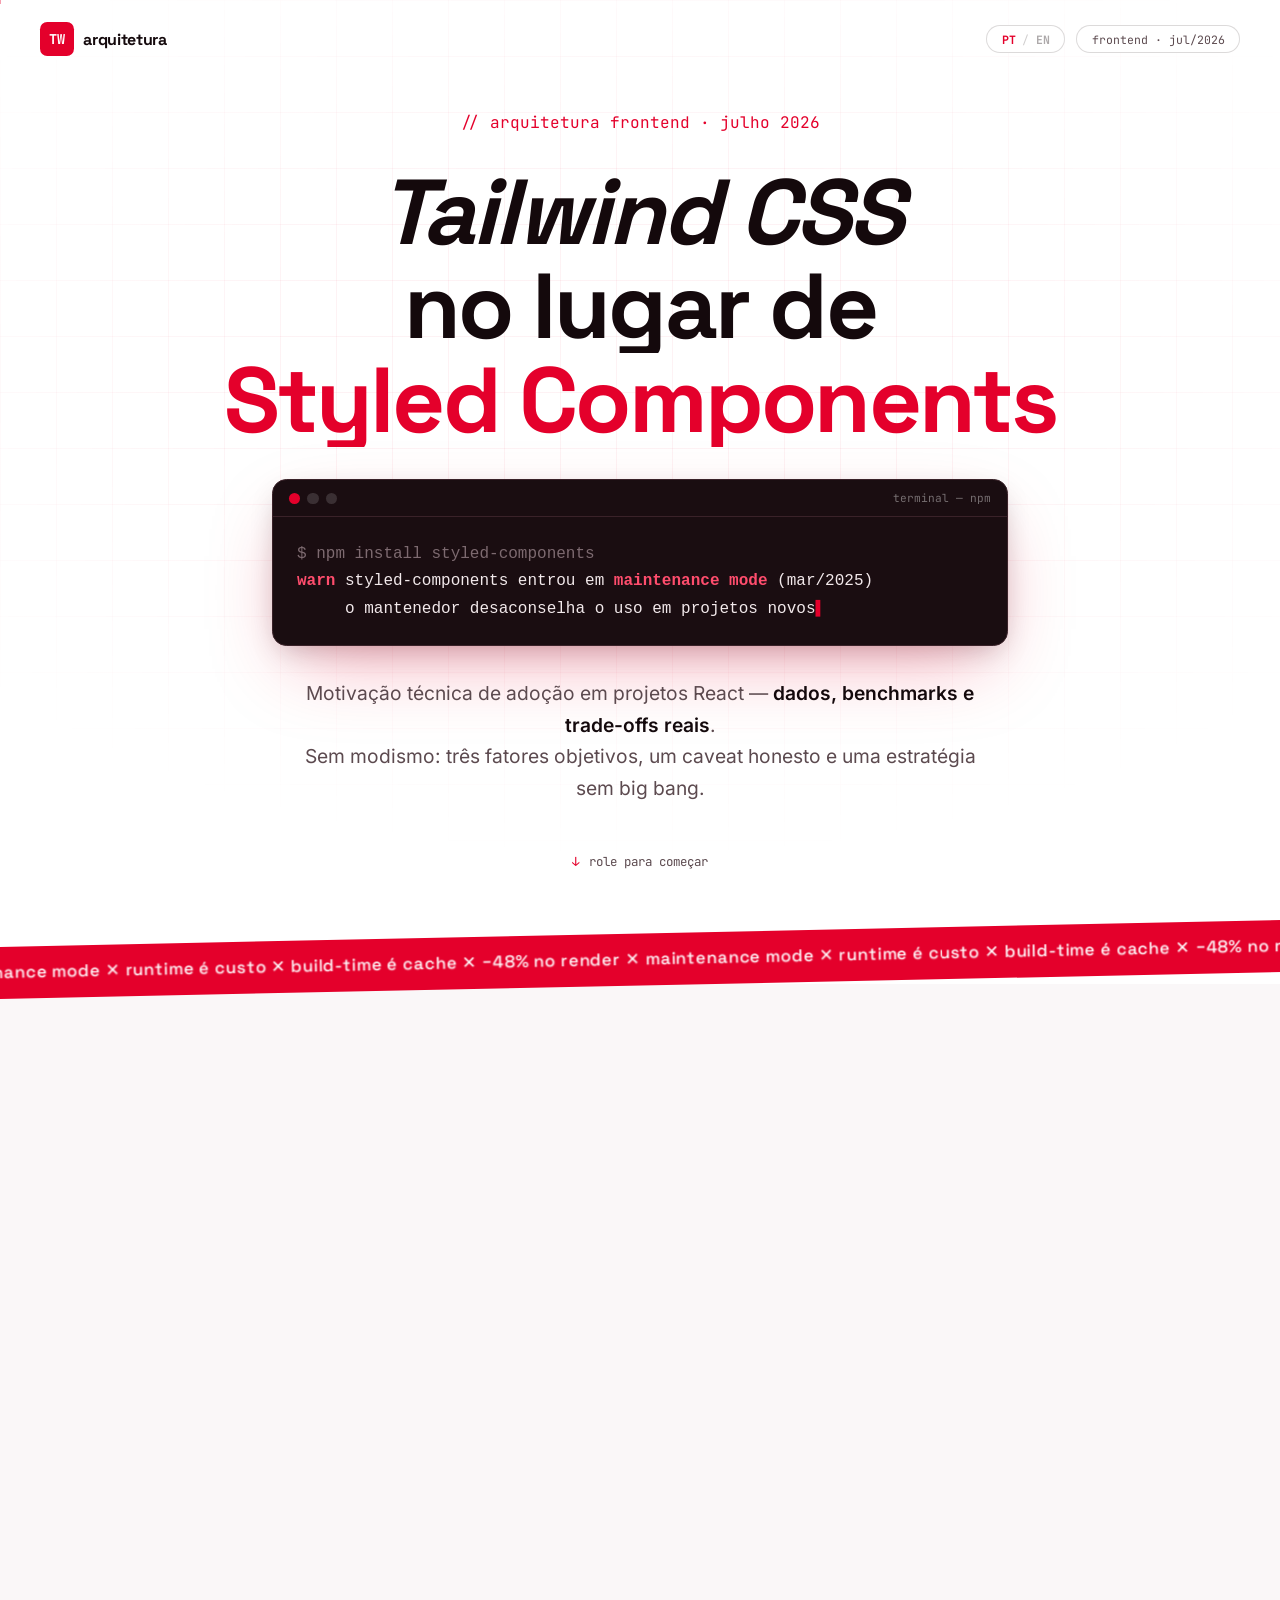
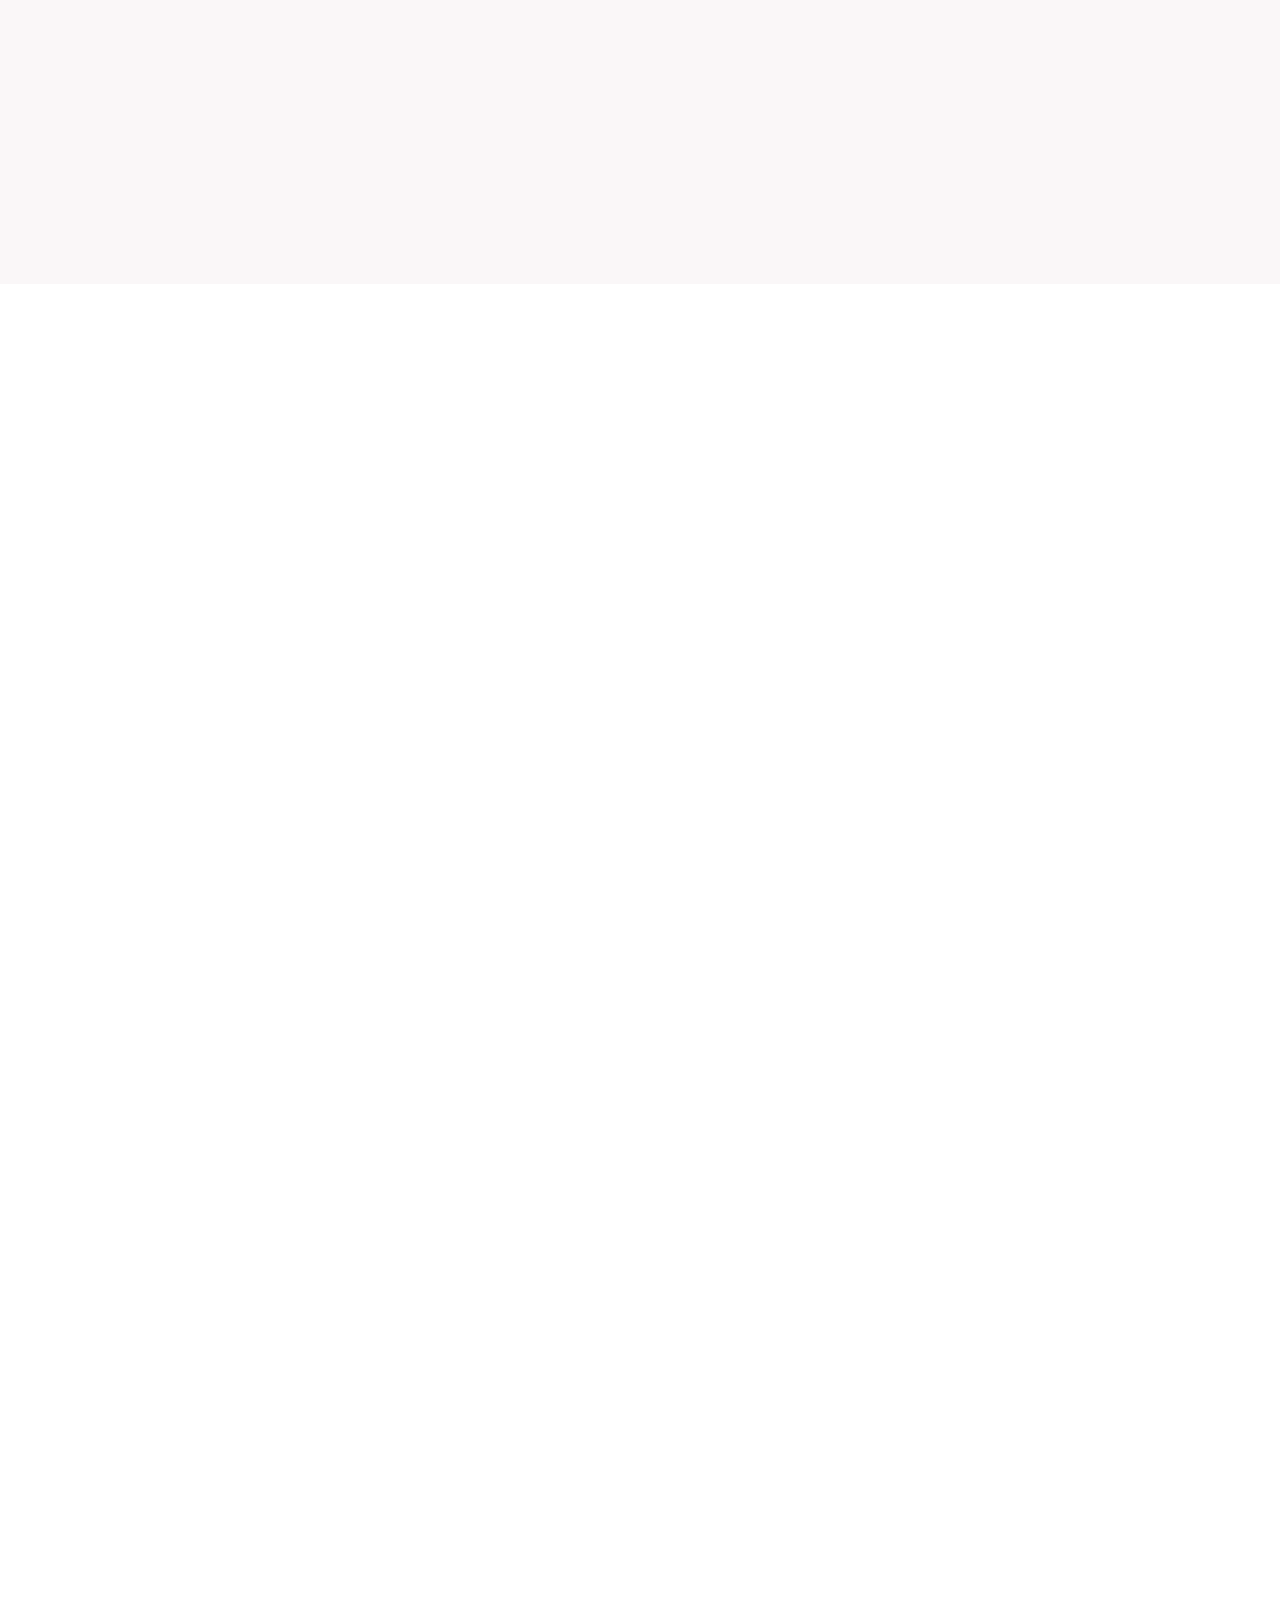
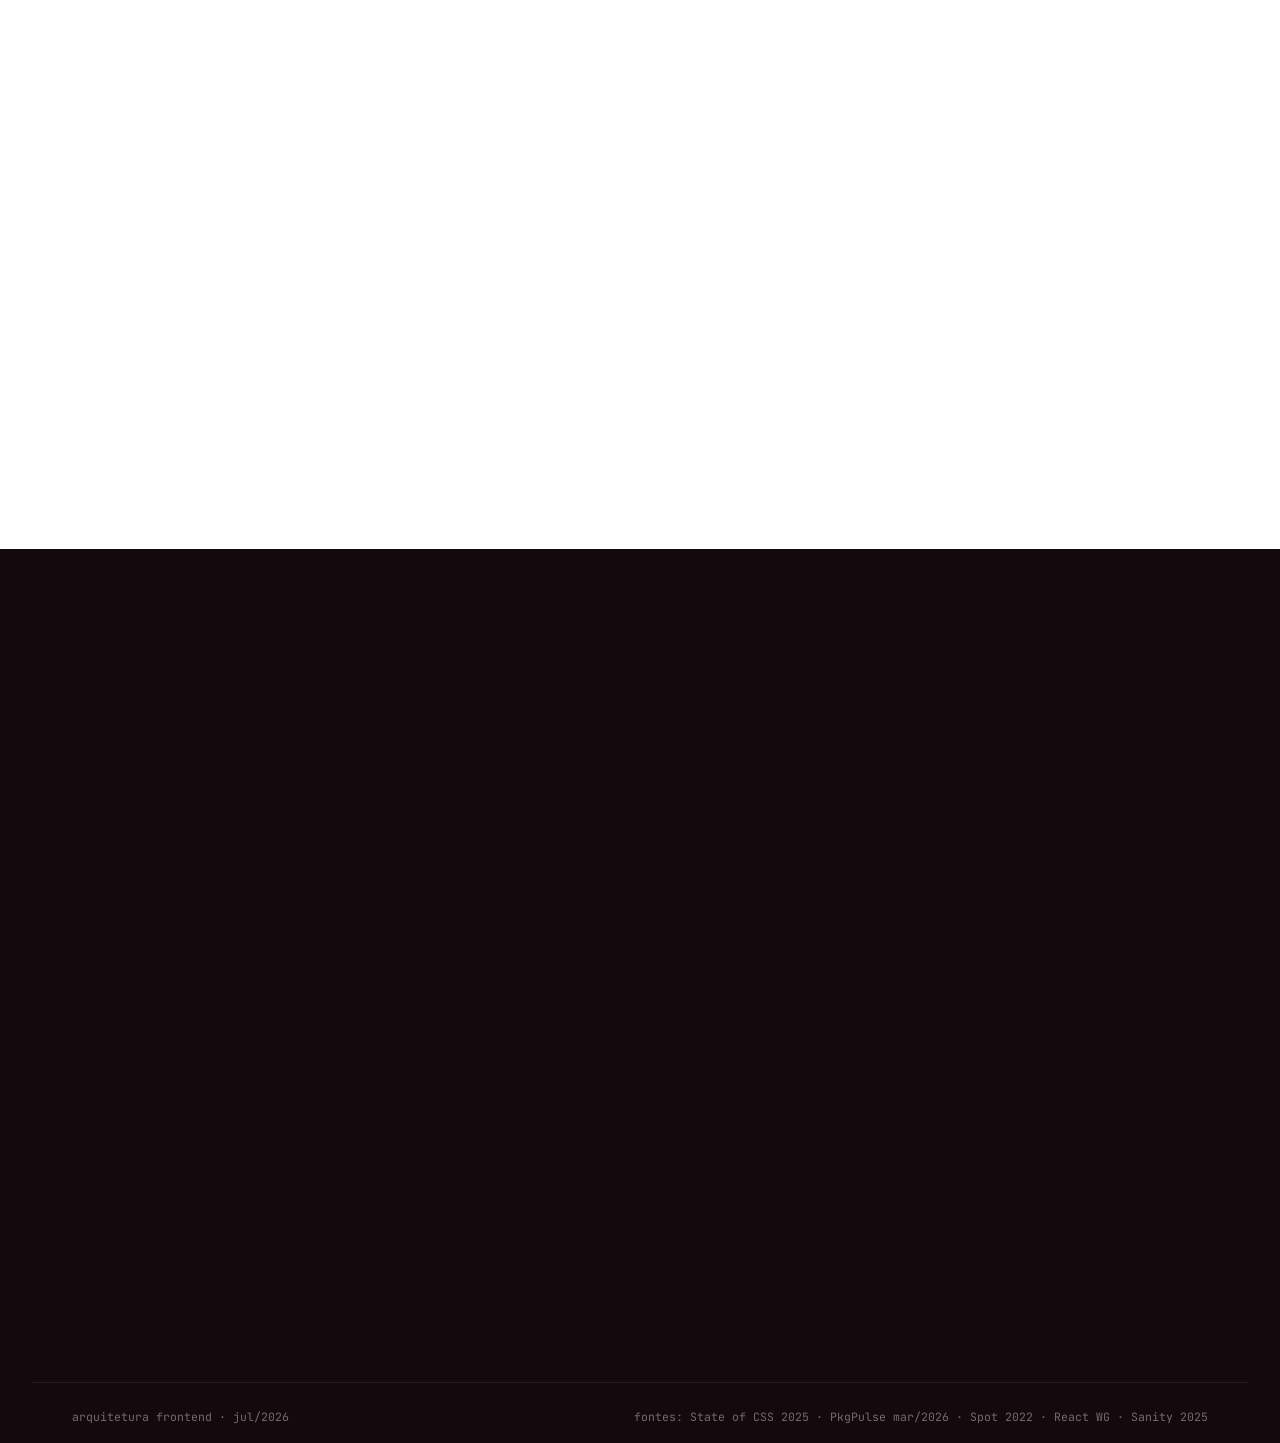
==== commit 18ab837d: "Add global language selection from the hub The hub now has the PT/EN switch and the choice propagate" ====
--- a/tailwind/index.html
+++ b/tailwind/index.html
@@ -16,9 +16,14 @@
 
   <!-- Nav -->
   <nav class="nav">
-    <a class="nav__logo" href="../"><span class="nav__logo-mark">TW</span><span class="nav__logo-text">arquitetura</span></a>
+    <a class="nav__logo" href="../"><span class="nav__logo-mark">TW</span><span class="nav__logo-text" data-i18n="nav.logo">arquitetura</span></a>
     <div class="nav__right">
-      <div class="nav__tag">frontend &middot; jul/2026</div>
+      <button class="lang-switch" type="button" aria-label="Switch language">
+        <span class="lang-switch__opt is-active" data-lang="pt">PT</span>
+        <span class="lang-switch__sep">/</span>
+        <span class="lang-switch__opt" data-lang="en">EN</span>
+      </button>
+      <div class="nav__tag" data-i18n="nav.tag">frontend &middot; jul/2026</div>
     </div>
   </nav>
 
@@ -26,23 +31,23 @@
   <header class="hero">
     <div class="hero__bg-grid" aria-hidden="true"></div>
     <div class="hero__content">
-      <p class="hero__kicker reveal-hero">// arquitetura frontend · julho 2026</p>
+      <p class="hero__kicker reveal-hero" data-i18n="hero.kicker">// arquitetura frontend · julho 2026</p>
       <h1 class="hero__title">
-        <span class="hero__line"><span class="reveal-hero-line"><em>Tailwind CSS</em></span></span>
-        <span class="hero__line"><span class="reveal-hero-line">no lugar de</span></span>
-        <span class="hero__line"><span class="reveal-hero-line"><span class="hero__red">Styled Components</span></span></span>
+        <span class="hero__line"><span class="reveal-hero-line" data-i18n="hero.line1"><em>Tailwind CSS</em></span></span>
+        <span class="hero__line"><span class="reveal-hero-line" data-i18n="hero.line2">no lugar de</span></span>
+        <span class="hero__line"><span class="reveal-hero-line" data-i18n="hero.line3"><span class="hero__red">Styled Components</span></span></span>
       </h1>
       <div class="hero__terminal reveal-hero">
         <div class="terminal__bar">
           <span class="terminal__dot"></span><span class="terminal__dot"></span><span class="terminal__dot"></span>
           <span class="terminal__title">terminal — npm</span>
         </div>
-        <pre class="terminal__body"><code><span class="t-cm">$ npm install styled-components</span>
+        <pre class="terminal__body"><code data-i18n="hero.termbody"><span class="t-cm">$ npm install styled-components</span>
 <span class="t-red">warn</span><span class="t-white"> styled-components entrou em </span><span class="t-red">maintenance mode</span><span class="t-white"> (mar/2025)</span>
 <span class="t-white">     o mantenedor desaconselha o uso em projetos novos</span><span class="terminal__cursor">▌</span></code></pre>
       </div>
-      <p class="hero__sub reveal-hero">Motivação técnica de adoção em projetos React — <strong>dados, benchmarks e trade-offs reais</strong>.<br />Sem modismo: três fatores objetivos, um caveat honesto e uma estratégia sem big bang.</p>
-      <div class="hero__scroll-hint reveal-hero">
+      <p class="hero__sub reveal-hero" data-i18n="hero.sub">Motivação técnica de adoção em projetos React — <strong>dados, benchmarks e trade-offs reais</strong>.<br />Sem modismo: três fatores objetivos, um caveat honesto e uma estratégia sem big bang.</p>
+      <div class="hero__scroll-hint reveal-hero" data-i18n="hero.hint">
         <span class="hero__scroll-arrow">↓</span> role para começar
       </div>
     </div>
@@ -51,7 +56,7 @@
   <!-- Marquee -->
   <div class="marquee" aria-hidden="true">
     <div class="marquee__track">
-      <span>runtime é custo ✕ build-time é cache ✕ −48% no render ✕ maintenance mode ✕&nbsp;</span><span>runtime é custo ✕ build-time é cache ✕ −48% no render ✕ maintenance mode ✕&nbsp;</span><span>runtime é custo ✕ build-time é cache ✕ −48% no render ✕ maintenance mode ✕&nbsp;</span><span>runtime é custo ✕ build-time é cache ✕ −48% no render ✕ maintenance mode ✕&nbsp;</span>
+      <span data-i18n="marquee">runtime é custo ✕ build-time é cache ✕ −48% no render ✕ maintenance mode ✕&nbsp;</span><span data-i18n="marquee">runtime é custo ✕ build-time é cache ✕ −48% no render ✕ maintenance mode ✕&nbsp;</span><span data-i18n="marquee">runtime é custo ✕ build-time é cache ✕ −48% no render ✕ maintenance mode ✕&nbsp;</span><span data-i18n="marquee">runtime é custo ✕ build-time é cache ✕ −48% no render ✕ maintenance mode ✕&nbsp;</span>
     </div>
   </div>
 
@@ -63,26 +68,26 @@
       <article class="panel panel--wide" data-panel="01">
         <div class="panel__num">01</div>
         <div class="panel__inner">
-          <p class="panel__kicker anim">sumário executivo</p>
-          <h2 class="panel__title anim">Três fatores objetivos, <span class="u-red">não modismo</span></h2>
+          <p class="panel__kicker anim" data-i18n="p1.kicker">sumário executivo</p>
+          <h2 class="panel__title anim" data-i18n="p1.title">Três fatores objetivos, <span class="u-red">não modismo</span></h2>
           <div class="objections">
             <div class="objection anim">
-              <div class="objection__quote">−48% no tempo de render</div>
-              <p class="objection__answer">Benchmark de <strong>mantenedor do Emotion</strong>: mesmo componente, trocando CSS-in-JS runtime por CSS estático (Spot, 2022).</p>
-              <p class="objection__punch">É o autor da biblioteca medindo o próprio custo.</p>
-            </div>
-            <div class="objection anim">
-              <div class="objection__quote">37% de uso ativo — 1º lugar</div>
-              <p class="objection__answer">Tailwind lidera o <strong>State of CSS 2025</strong>, contra 21,6% do Bootstrap. Retenção na faixa de <strong>70%+</strong>: quem experimenta, fica.</p>
-              <p class="objection__punch">Ecossistema em máxima histórica.</p>
-            </div>
-            <div class="objection anim">
-              <div class="objection__quote">mar/2025 — maintenance mode</div>
-              <p class="objection__answer">O mantenedor do styled-components <strong>desaconselha adoção em projetos novos</strong>. A retomada parcial em 2026 não muda o risco assimétrico.</p>
-              <p class="objection__punch">Projeto novo apostando em mantenedor solo é dívida no dia zero.</p>
-            </div>
-          </div>
-          <p class="panel__text panel__text--rec anim"><strong>Recomendação:</strong> Tailwind (ou alternativa zero-runtime) para projetos novos · migração incremental para bases existentes · sem pânico no legado estável.</p>
+              <div class="objection__quote" data-i18n="p1.o1.quote">−48% no tempo de render</div>
+              <p class="objection__answer" data-i18n="p1.o1.answer">Benchmark de <strong>mantenedor do Emotion</strong>: mesmo componente, trocando CSS-in-JS runtime por CSS estático (Spot, 2022).</p>
+              <p class="objection__punch" data-i18n="p1.o1.punch">É o autor da biblioteca medindo o próprio custo.</p>
+            </div>
+            <div class="objection anim">
+              <div class="objection__quote" data-i18n="p1.o2.quote">37% de uso ativo — 1º lugar</div>
+              <p class="objection__answer" data-i18n="p1.o2.answer">Tailwind lidera o <strong>State of CSS 2025</strong>, contra 21,6% do Bootstrap. Retenção na faixa de <strong>70%+</strong>: quem experimenta, fica.</p>
+              <p class="objection__punch" data-i18n="p1.o2.punch">Ecossistema em máxima histórica.</p>
+            </div>
+            <div class="objection anim">
+              <div class="objection__quote" data-i18n="p1.o3.quote">mar/2025 — maintenance mode</div>
+              <p class="objection__answer" data-i18n="p1.o3.answer">O mantenedor do styled-components <strong>desaconselha adoção em projetos novos</strong>. A retomada parcial em 2026 não muda o risco assimétrico.</p>
+              <p class="objection__punch" data-i18n="p1.o3.punch">Projeto novo apostando em mantenedor solo é dívida no dia zero.</p>
+            </div>
+          </div>
+          <p class="panel__text panel__text--rec anim" data-i18n="p1.rec"><strong>Recomendação:</strong> Tailwind (ou alternativa zero-runtime) para projetos novos · migração incremental para bases existentes · sem pânico no legado estável.</p>
         </div>
       </article>
 
@@ -90,8 +95,8 @@
       <article class="panel panel--wide" data-panel="02">
         <div class="panel__num">02</div>
         <div class="panel__inner">
-          <p class="panel__kicker anim">fundamentos técnicos</p>
-          <h2 class="panel__title anim">A diferença é <span class="u-red">quando</span> o CSS é produzido</h2>
+          <p class="panel__kicker anim" data-i18n="p2.kicker">fundamentos técnicos</p>
+          <h2 class="panel__title anim" data-i18n="p2.title">A diferença é <span class="u-red">quando</span> o CSS é produzido</h2>
           <div class="versus">
             <div class="versus__col anim">
               <h3 class="versus__label versus__label--bad">Styled Components — runtime</h3>
@@ -105,7 +110,7 @@
   background: #e60000;
 `</span>;</code></pre>
               </div>
-              <ol class="steps">
+              <ol class="steps" data-i18n="p2.steps1">
                 <li>Template literal (JS) parseado <strong>no navegador</strong></li>
                 <li>Hashing do nome de classe a cada estilo</li>
                 <li>Injeção de <code class="inline-code">&lt;style&gt;</code> no <code class="inline-code">&lt;head&gt;</code> durante o render</li>
@@ -124,7 +129,7 @@
   Confirmar
 &lt;/<span class="t-fn">button</span>&gt;</code></pre>
               </div>
-              <ol class="steps">
+              <ol class="steps" data-i18n="p2.steps2">
                 <li>Engine Oxide (Rust) escaneia as classes <strong>no build</strong></li>
                 <li>Gera um <code class="inline-code">.css</code> estático, purgado (8–15 KB gzip)</li>
                 <li>Navegador recebe <code class="inline-code">&lt;link&gt;</code> cacheável, parse nativo</li>
@@ -132,7 +137,7 @@
               </ol>
             </div>
           </div>
-          <p class="panel__text panel__text--note anim">A serialização de props (<code class="inline-code">${props =&gt; ...}</code>) reexecuta <strong>a cada render</strong> — e é o padrão da documentação e o dominante nos times.</p>
+          <p class="panel__text panel__text--note anim" data-i18n="p2.note">A serialização de props (<code class="inline-code">${props =&gt; ...}</code>) reexecuta <strong>a cada render</strong> — e é o padrão da documentação e o dominante nos times.</p>
         </div>
       </article>
 
@@ -140,28 +145,28 @@
       <article class="panel" data-panel="03">
         <div class="panel__num">03</div>
         <div class="panel__inner">
-          <p class="panel__kicker anim">o fundamento menos citado</p>
-          <h2 class="panel__title anim">O modelo do React <span class="u-red">desaconselha</span> CSS em runtime</h2>
+          <p class="panel__kicker anim" data-i18n="p3.kicker">o fundamento menos citado</p>
+          <h2 class="panel__title anim" data-i18n="p3.title">O modelo do React <span class="u-red">desaconselha</span> CSS em runtime</h2>
           <div class="points">
             <div class="point anim">
               <span class="point__num">01</span>
               <div>
-                <h3 class="point__title">Concurrent rendering (React 18+)</h3>
-                <p class="point__text">Injetar regras CSS entre <em>yields</em> do React força recálculo de estilos contra a árvore inteira — padrão de <strong>layout thrashing</strong> documentado por Sebastian Markbåge (core team) e reproduzido em benchmark por Nolan Lawson.</p>
+                <h3 class="point__title" data-i18n="p3.p1.title">Concurrent rendering (React 18+)</h3>
+                <p class="point__text" data-i18n="p3.p1.text">Injetar regras CSS entre <em>yields</em> do React força recálculo de estilos contra a árvore inteira — padrão de <strong>layout thrashing</strong> documentado por Sebastian Markbåge (core team) e reproduzido em benchmark por Nolan Lawson.</p>
               </div>
             </div>
             <div class="point anim">
               <span class="point__num">02</span>
               <div>
-                <h3 class="point__title">React Server Components</h3>
-                <p class="point__text">styled-components depende de Context API e efeitos no render — exclusivamente client-side. Usar no App Router exige <code class="inline-code">'use client'</code> em tudo, abrindo mão do modelo server-first.</p>
+                <h3 class="point__title" data-i18n="p3.p2.title">React Server Components</h3>
+                <p class="point__text" data-i18n="p3.p2.text">styled-components depende de Context API e efeitos no render — exclusivamente client-side. Usar no App Router exige <code class="inline-code">'use client'</code> em tudo, abrindo mão do modelo server-first.</p>
               </div>
             </div>
             <div class="point anim">
               <span class="point__num">03</span>
               <div>
-                <h3 class="point__title">Recomendação oficial</h3>
-                <p class="point__text">Estilos estáticos via <code class="inline-code">&lt;link rel="stylesheet"&gt;</code>; valores dinâmicos via inline style. É exatamente o modelo do Tailwind — e o <strong>oposto</strong> do modelo do styled-components.</p>
+                <h3 class="point__title" data-i18n="p3.p3.title">Recomendação oficial</h3>
+                <p class="point__text" data-i18n="p3.p3.text">Estilos estáticos via <code class="inline-code">&lt;link rel="stylesheet"&gt;</code>; valores dinâmicos via inline style. É exatamente o modelo do Tailwind — e o <strong>oposto</strong> do modelo do styled-components.</p>
               </div>
             </div>
           </div>
@@ -172,31 +177,31 @@
       <article class="panel panel--wide" data-panel="04">
         <div class="panel__num">04</div>
         <div class="panel__inner">
-          <p class="panel__kicker anim">linha do tempo</p>
-          <h2 class="panel__title anim">Como o ecossistema virou — <span class="u-red">sem omitir 2026</span></h2>
+          <p class="panel__kicker anim" data-i18n="p4.kicker">linha do tempo</p>
+          <h2 class="panel__title anim" data-i18n="p4.title">Como o ecossistema virou — <span class="u-red">sem omitir 2026</span></h2>
           <div class="timeline">
             <div class="tl-item anim">
               <span class="tl-item__date">out/2022</span>
-              <p class="tl-item__text">Mantenedor do Emotion publica benchmark: <strong>−48% de render</strong> sem CSS-in-JS runtime.</p>
+              <p class="tl-item__text" data-i18n="p4.t1">Mantenedor do Emotion publica benchmark: <strong>−48% de render</strong> sem CSS-in-JS runtime.</p>
             </div>
             <div class="tl-item anim">
               <span class="tl-item__date">jan/2025</span>
-              <p class="tl-item__text">Tailwind v4: engine <strong>Oxide em Rust</strong> — builds completos 5× e incrementais 100× mais rápidos.</p>
+              <p class="tl-item__text" data-i18n="p4.t2">Tailwind v4: engine <strong>Oxide em Rust</strong> — builds completos 5× e incrementais 100× mais rápidos.</p>
             </div>
             <div class="tl-item tl-item--hot anim">
               <span class="tl-item__date">mar/2025</span>
-              <p class="tl-item__text">styled-components entra em <strong>maintenance mode</strong>; mantenedor desaconselha projetos novos.</p>
+              <p class="tl-item__text" data-i18n="p4.t3">styled-components entra em <strong>maintenance mode</strong>; mantenedor desaconselha projetos novos.</p>
             </div>
             <div class="tl-item anim">
               <span class="tl-item__date">jan/2026</span>
-              <p class="tl-item__text">Crise de funding na Tailwind Labs; <strong>Google e Vercel</strong> entram como patrocinadores em 48h.</p>
+              <p class="tl-item__text" data-i18n="p4.t4">Crise de funding na Tailwind Labs; <strong>Google e Vercel</strong> entram como patrocinadores em 48h.</p>
             </div>
             <div class="tl-item anim">
               <span class="tl-item__date">abr/2026</span>
-              <p class="tl-item__text">styled-components v6.4: retomada parcial (<code class="inline-code">createTheme</code>, RSC), dependente de financiamento.</p>
-            </div>
-          </div>
-          <p class="panel__text panel__text--note anim"><strong>Leitura sóbria:</strong> a v6.4 alivia a pressão sobre bases legadas — mas um projeto novo seguiria apostando em mantenedor solo, funding incerto e um modelo runtime que o core team do React desaconselha.</p>
+              <p class="tl-item__text" data-i18n="p4.t5">styled-components v6.4: retomada parcial (<code class="inline-code">createTheme</code>, RSC), dependente de financiamento.</p>
+            </div>
+          </div>
+          <p class="panel__text panel__text--note anim" data-i18n="p4.note"><strong>Leitura sóbria:</strong> a v6.4 alivia a pressão sobre bases legadas — mas um projeto novo seguiria apostando em mantenedor solo, funding incerto e um modelo runtime que o core team do React desaconselha.</p>
         </div>
       </article>
 
@@ -204,31 +209,31 @@
       <article class="panel panel--red" data-panel="05">
         <div class="panel__num">05</div>
         <div class="panel__inner">
-          <p class="panel__kicker anim">dados de mercado</p>
-          <h2 class="panel__title anim">Adoção e npm: curvas divergentes</h2>
+          <p class="panel__kicker anim" data-i18n="p5.kicker">dados de mercado</p>
+          <h2 class="panel__title anim" data-i18n="p5.title">Adoção e npm: curvas divergentes</h2>
           <div class="cost-ladder">
             <div class="cost anim">
-              <div class="cost__where"><strong>Tailwind</strong> — uso ativo</div>
-              <div class="cost__price">37% · 1º lugar no State of CSS 2025 · retenção 70%+</div>
+              <div class="cost__where" data-i18n="p5.c1.where"><strong>Tailwind</strong> — uso ativo</div>
+              <div class="cost__price" data-i18n="p5.c1.price">37% · 1º lugar no State of CSS 2025 · retenção 70%+</div>
               <div class="cost__bar" style="--w: 100%"></div>
             </div>
             <div class="cost anim">
-              <div class="cost__where"><strong>Bootstrap</strong> — uso ativo</div>
-              <div class="cost__price">21,6% · retenção ~45%</div>
+              <div class="cost__where" data-i18n="p5.c2.where"><strong>Bootstrap</strong> — uso ativo</div>
+              <div class="cost__price" data-i18n="p5.c2.price">21,6% · retenção ~45%</div>
               <div class="cost__bar" style="--w: 58%"></div>
             </div>
             <div class="cost anim">
-              <div class="cost__where"><strong>Tailwind</strong> no npm</div>
-              <div class="cost__price">+100% em 3 anos — dezenas de milhões de downloads/semana</div>
+              <div class="cost__where" data-i18n="p5.c3.where"><strong>Tailwind</strong> no npm</div>
+              <div class="cost__price" data-i18n="p5.c3.price">+100% em 3 anos — dezenas de milhões de downloads/semana</div>
               <div class="cost__bar" style="--w: 100%"></div>
             </div>
             <div class="cost anim">
-              <div class="cost__where"><strong>styled-components</strong> no npm</div>
-              <div class="cost__price">−20% em 3 anos — sobretudo legado e dependências transitivas (MUI → Emotion)</div>
+              <div class="cost__where" data-i18n="p5.c4.where"><strong>styled-components</strong> no npm</div>
+              <div class="cost__price" data-i18n="p5.c4.price">−20% em 3 anos — sobretudo legado e dependências transitivas (MUI → Emotion)</div>
               <div class="cost__bar" style="--w: 22%"></div>
             </div>
           </div>
-          <p class="panel__text anim"><strong>IA-first:</strong> shadcn/ui, Radix, Headless UI e as ferramentas de geração de código produzem Tailwind <strong>por padrão</strong>.</p>
+          <p class="panel__text anim" data-i18n="p5.text"><strong>IA-first:</strong> shadcn/ui, Radix, Headless UI e as ferramentas de geração de código produzem Tailwind <strong>por padrão</strong>.</p>
         </div>
       </article>
 
@@ -236,13 +241,13 @@
       <article class="panel panel--stat" data-panel="06">
         <div class="panel__num">06</div>
         <div class="panel__inner panel__inner--center">
-          <p class="panel__kicker anim">benchmark primário</p>
+          <p class="panel__kicker anim" data-i18n="p6.kicker">benchmark primário</p>
           <div class="stat anim">
             <span class="stat__value"><span class="stat__minus">−</span><span class="stat__counter" data-target="48">0</span><span class="stat__pct">%</span></span>
-            <p class="stat__label">no tempo de render — mesmo componente,<br /><strong>trocando CSS-in-JS runtime por CSS estático</strong></p>
-          </div>
-          <p class="stat__source anim">Sam Magura, Spot (2022) — então 2º mantenedor mais ativo do Emotion. <em>É o autor da biblioteca medindo o próprio custo.</em></p>
-          <p class="stat__punch anim">Caveat do autor: o ganho vale para serialização <span class="u-red">dentro do render</span> — que é o padrão das docs e o dominante na prática.</p>
+            <p class="stat__label" data-i18n="p6.label">no tempo de render — mesmo componente,<br /><strong>trocando CSS-in-JS runtime por CSS estático</strong></p>
+          </div>
+          <p class="stat__source anim" data-i18n="p6.source">Sam Magura, Spot (2022) — então 2º mantenedor mais ativo do Emotion. <em>É o autor da biblioteca medindo o próprio custo.</em></p>
+          <p class="stat__punch anim" data-i18n="p6.punch">Caveat do autor: o ganho vale para serialização <span class="u-red">dentro do render</span> — que é o padrão das docs e o dominante na prática.</p>
         </div>
       </article>
 
@@ -250,26 +255,26 @@
       <article class="panel panel--wide" data-panel="07">
         <div class="panel__num">07</div>
         <div class="panel__inner">
-          <p class="panel__kicker anim">performance</p>
-          <h2 class="panel__title anim">Peso entregue ao navegador <span class="u-red">(app SaaS típico)</span></h2>
+          <p class="panel__kicker anim" data-i18n="p7.kicker">performance</p>
+          <h2 class="panel__title anim" data-i18n="p7.title">Peso entregue ao navegador <span class="u-red">(app SaaS típico)</span></h2>
           <div class="objections">
             <div class="objection objection--win anim">
-              <div class="objection__quote">Tailwind (purgado)</div>
+              <div class="objection__quote" data-i18n="p7.k1.name">Tailwind (purgado)</div>
               <p class="objection__kb">8–15 KB</p>
-              <p class="objection__answer">CSS gzip · <strong>zero</strong> runtime JS</p>
+              <p class="objection__answer" data-i18n="p7.k1.desc">CSS gzip · <strong>zero</strong> runtime JS</p>
             </div>
             <div class="objection anim">
               <div class="objection__quote">CSS Modules</div>
               <p class="objection__kb">12–25 KB</p>
-              <p class="objection__answer">CSS gzip · zero runtime JS</p>
+              <p class="objection__answer" data-i18n="p7.k2.desc">CSS gzip · zero runtime JS</p>
             </div>
             <div class="objection anim">
               <div class="objection__quote">styled-components</div>
               <p class="objection__kb objection__kb--bad">35–55 KB</p>
-              <p class="objection__answer">20–40 KB de CSS <strong>+ ~15 KB de runtime JS</strong> competindo pelo main thread</p>
-            </div>
-          </div>
-          <p class="panel__text panel__text--note anim"><strong>Por que importa:</strong> desde mar/2024 o INP substituiu o FID nos Core Web Vitals. Serialização de estilo em runtime compete pelo main thread exatamente nas interações — sobretudo em Android de entrada. <em>Contraponto justo (Sanity, 2025): entre as libs runtime, o styled-components ainda é a mais rápida — o problema é o modelo, não a implementação.</em></p>
+              <p class="objection__answer" data-i18n="p7.k3.desc">20–40 KB de CSS <strong>+ ~15 KB de runtime JS</strong> competindo pelo main thread</p>
+            </div>
+          </div>
+          <p class="panel__text panel__text--note anim" data-i18n="p7.note"><strong>Por que importa:</strong> desde mar/2024 o INP substituiu o FID nos Core Web Vitals. Serialização de estilo em runtime compete pelo main thread exatamente nas interações — sobretudo em Android de entrada. <em>Contraponto justo (Sanity, 2025): entre as libs runtime, o styled-components ainda é a mais rápida — o problema é o modelo, não a implementação.</em></p>
         </div>
       </article>
 
@@ -277,12 +282,12 @@
       <article class="panel panel--red panel--wide" data-panel="08">
         <div class="panel__num">08</div>
         <div class="panel__inner">
-          <p class="panel__kicker anim">avaliação honesta</p>
-          <h2 class="panel__title anim">Tailwind: o que entrega e o que custa</h2>
+          <p class="panel__kicker anim" data-i18n="p8.kicker">avaliação honesta</p>
+          <h2 class="panel__title anim" data-i18n="p8.title">Tailwind: o que entrega e o que custa</h2>
           <div class="honest">
             <div class="honest__col anim">
-              <h3 class="honest__label">Entrega</h3>
-              <ul class="lie-list list-check">
+              <h3 class="honest__label" data-i18n="p8.label1">Entrega</h3>
+              <ul class="lie-list list-check" data-i18n="p8.list1">
                 <li>Performance por arquitetura — zero JS de estilo, CSS purgado, RSC/streaming sem adaptação</li>
                 <li>Consistência por restrição — tokens em escala fechada; desvio vira exceção visível no review</li>
                 <li>Iteração rápida — sem nomear classes, sem CSS órfão; dead code impossível por construção</li>
@@ -290,8 +295,8 @@
               </ul>
             </div>
             <div class="honest__col anim">
-              <h3 class="honest__label">Custa</h3>
-              <ul class="lie-list">
+              <h3 class="honest__label" data-i18n="p8.label2">Custa</h3>
+              <ul class="lie-list" data-i18n="p8.list2">
                 <li>Curva real: <span>2–4 semanas até fluência do time</span></li>
                 <li>"Class soup" sem disciplina — <span>exige cva/tailwind-variants + prettier-plugin</span></li>
                 <li>Estilo dinâmico de dado vira <span>inline style / CSS variable — mudança de hábito</span></li>
@@ -306,32 +311,32 @@
       <article class="panel" data-panel="09">
         <div class="panel__num">09</div>
         <div class="panel__inner">
-          <p class="panel__kicker anim">sem invenção</p>
-          <h2 class="panel__title anim">Onde o styled-components <span class="u-red">ainda vence</span></h2>
+          <p class="panel__kicker anim" data-i18n="p9.kicker">sem invenção</p>
+          <h2 class="panel__title anim" data-i18n="p9.title">Onde o styled-components <span class="u-red">ainda vence</span></h2>
           <div class="points">
             <div class="point anim">
               <span class="point__num">01</span>
               <div>
-                <h3 class="point__title">Estilização dinâmica por props</h3>
-                <p class="point__text"><code class="inline-code">${props =&gt; ...}</code> é mais expressivo; o equivalente Tailwind (cva + mapas de variantes) funciona, mas com mais cerimônia.</p>
+                <h3 class="point__title" data-i18n="p9.p1.title">Estilização dinâmica por props</h3>
+                <p class="point__text" data-i18n="p9.p1.text"><code class="inline-code">${props =&gt; ...}</code> é mais expressivo; o equivalente Tailwind (cva + mapas de variantes) funciona, mas com mais cerimônia.</p>
               </div>
             </div>
             <div class="point anim">
               <span class="point__num">02</span>
               <div>
-                <h3 class="point__title">Theming em runtime (multi-tenant / white-label)</h3>
-                <p class="point__text">Caso natural do <code class="inline-code">ThemeProvider</code> — e a v6.4 trouxe <code class="inline-code">createTheme</code> via CSS variables, compatível com RSC.</p>
+                <h3 class="point__title" data-i18n="p9.p2.title">Theming em runtime (multi-tenant / white-label)</h3>
+                <p class="point__text" data-i18n="p9.p2.text">Caso natural do <code class="inline-code">ThemeProvider</code> — e a v6.4 trouxe <code class="inline-code">createTheme</code> via CSS variables, compatível com RSC.</p>
               </div>
             </div>
             <div class="point anim">
               <span class="point__num">03</span>
               <div>
-                <h3 class="point__title">CSS completo co-locado</h3>
-                <p class="point__text">Seletores complexos e animações elaboradas em sintaxe CSS real, no mesmo arquivo, sem escape hatches.</p>
-              </div>
-            </div>
-          </div>
-          <blockquote class="punchline anim"><strong>Quando NÃO migrar:</strong> SPA client-side saudável, sem problema medido de INP. Migração por moda é <em>desperdício</em>.</blockquote>
+                <h3 class="point__title" data-i18n="p9.p3.title">CSS completo co-locado</h3>
+                <p class="point__text" data-i18n="p9.p3.text">Seletores complexos e animações elaboradas em sintaxe CSS real, no mesmo arquivo, sem escape hatches.</p>
+              </div>
+            </div>
+          </div>
+          <blockquote class="punchline anim" data-i18n="p9.punch"><strong>Quando NÃO migrar:</strong> SPA client-side saudável, sem problema medido de INP. Migração por moda é <em>desperdício</em>.</blockquote>
         </div>
       </article>
 
@@ -339,19 +344,19 @@
       <article class="panel panel--wide" data-panel="10">
         <div class="panel__num">10</div>
         <div class="panel__inner">
-          <p class="panel__kicker anim">recomendação</p>
-          <h2 class="panel__title anim">Estratégia: incremental, medida, <span class="u-red">sem big bang</span></h2>
+          <p class="panel__kicker anim" data-i18n="p10.kicker">recomendação</p>
+          <h2 class="panel__title anim" data-i18n="p10.title">Estratégia: incremental, medida, <span class="u-red">sem big bang</span></h2>
           <div class="versus">
             <div class="versus__col anim">
-              <h3 class="versus__label versus__label--good">Projetos novos</h3>
-              <p class="panel__text">Tailwind v4 + <code class="inline-code">cva</code>/tailwind-variants + prettier-plugin-tailwindcss + tokens via <code class="inline-code">@theme</code> + shadcn/ui ou Radix.</p>
-              <p class="panel__text">Se o time rejeitar utility-first: CSS Modules, vanilla-extract ou Panda CSS — <strong>o inegociável é build-time, não a sintaxe</strong>.</p>
-              <h3 class="versus__label versus__label--bad">Anti-recomendação</h3>
-              <p class="panel__text">Reescrita big bang de base grande: o custo excede o benefício em praticamente todos os cenários documentados. <strong>A v6.4 comprou tempo — use-o para migrar com calma, não para não migrar.</strong></p>
+              <h3 class="versus__label versus__label--good" data-i18n="p10.label1">Projetos novos</h3>
+              <p class="panel__text" data-i18n="p10.t1">Tailwind v4 + <code class="inline-code">cva</code>/tailwind-variants + prettier-plugin-tailwindcss + tokens via <code class="inline-code">@theme</code> + shadcn/ui ou Radix.</p>
+              <p class="panel__text" data-i18n="p10.t2">Se o time rejeitar utility-first: CSS Modules, vanilla-extract ou Panda CSS — <strong>o inegociável é build-time, não a sintaxe</strong>.</p>
+              <h3 class="versus__label versus__label--bad" data-i18n="p10.label2">Anti-recomendação</h3>
+              <p class="panel__text" data-i18n="p10.t3">Reescrita big bang de base grande: o custo excede o benefício em praticamente todos os cenários documentados. <strong>A v6.4 comprou tempo — use-o para migrar com calma, não para não migrar.</strong></p>
             </div>
             <div class="versus__col anim">
-              <h3 class="versus__label">Migração de base existente</h3>
-              <ol class="steps steps--big">
+              <h3 class="versus__label" data-i18n="p10.label3">Migração de base existente</h3>
+              <ol class="steps steps--big" data-i18n="p10.steps">
                 <li>Instalar Tailwind <strong>ao lado</strong> do styled-components — coexistem sem conflito</li>
                 <li>Todo componente <strong>novo</strong> nasce em Tailwind</li>
                 <li>Migrar componentes tocados por features (<em>regra do escoteiro</em>)</li>
@@ -369,18 +374,20 @@
   <!-- ============ FECHAMENTO ============ -->
   <section class="outro">
     <div class="outro__inner">
-      <p class="outro__line reveal-outro">A sintaxe é detalhe.</p>
-      <p class="outro__line outro__line--big reveal-outro">A decisão arquitetural é <span class="u-red">build-time</span>.</p>
-      <p class="outro__thanks reveal-outro">zero runtime · compatível com RSC · risco assimétrico <span class="outro__cursor">▌</span></p>
+      <p class="outro__line reveal-outro" data-i18n="outro.line1">A sintaxe é detalhe.</p>
+      <p class="outro__line outro__line--big reveal-outro" data-i18n="outro.line2">A decisão arquitetural é <span class="u-red">build-time</span>.</p>
+      <p class="outro__thanks reveal-outro" data-i18n="outro.thanks">zero runtime · compatível com RSC · risco assimétrico <span class="outro__cursor">▌</span></p>
     </div>
     <footer class="footer">
-      <span>arquitetura frontend · jul/2026</span>
-      <span class="footer__hint">fontes: State of CSS 2025 · PkgPulse mar/2026 · Spot 2022 · React WG · Sanity 2025</span>
+      <span data-i18n="footer.left">arquitetura frontend · jul/2026</span>
+      <span class="footer__hint" data-i18n="footer.right">fontes: State of CSS 2025 · PkgPulse mar/2026 · Spot 2022 · React WG · Sanity 2025</span>
     </footer>
   </section>
 
   <script src="../vendor/gsap.min.js"></script>
   <script src="../vendor/ScrollTrigger.min.js"></script>
+  <script src="lang.js"></script>
+  <script src="../i18n.js"></script>
   <script src="../main.js"></script>
 </body>
 </html>
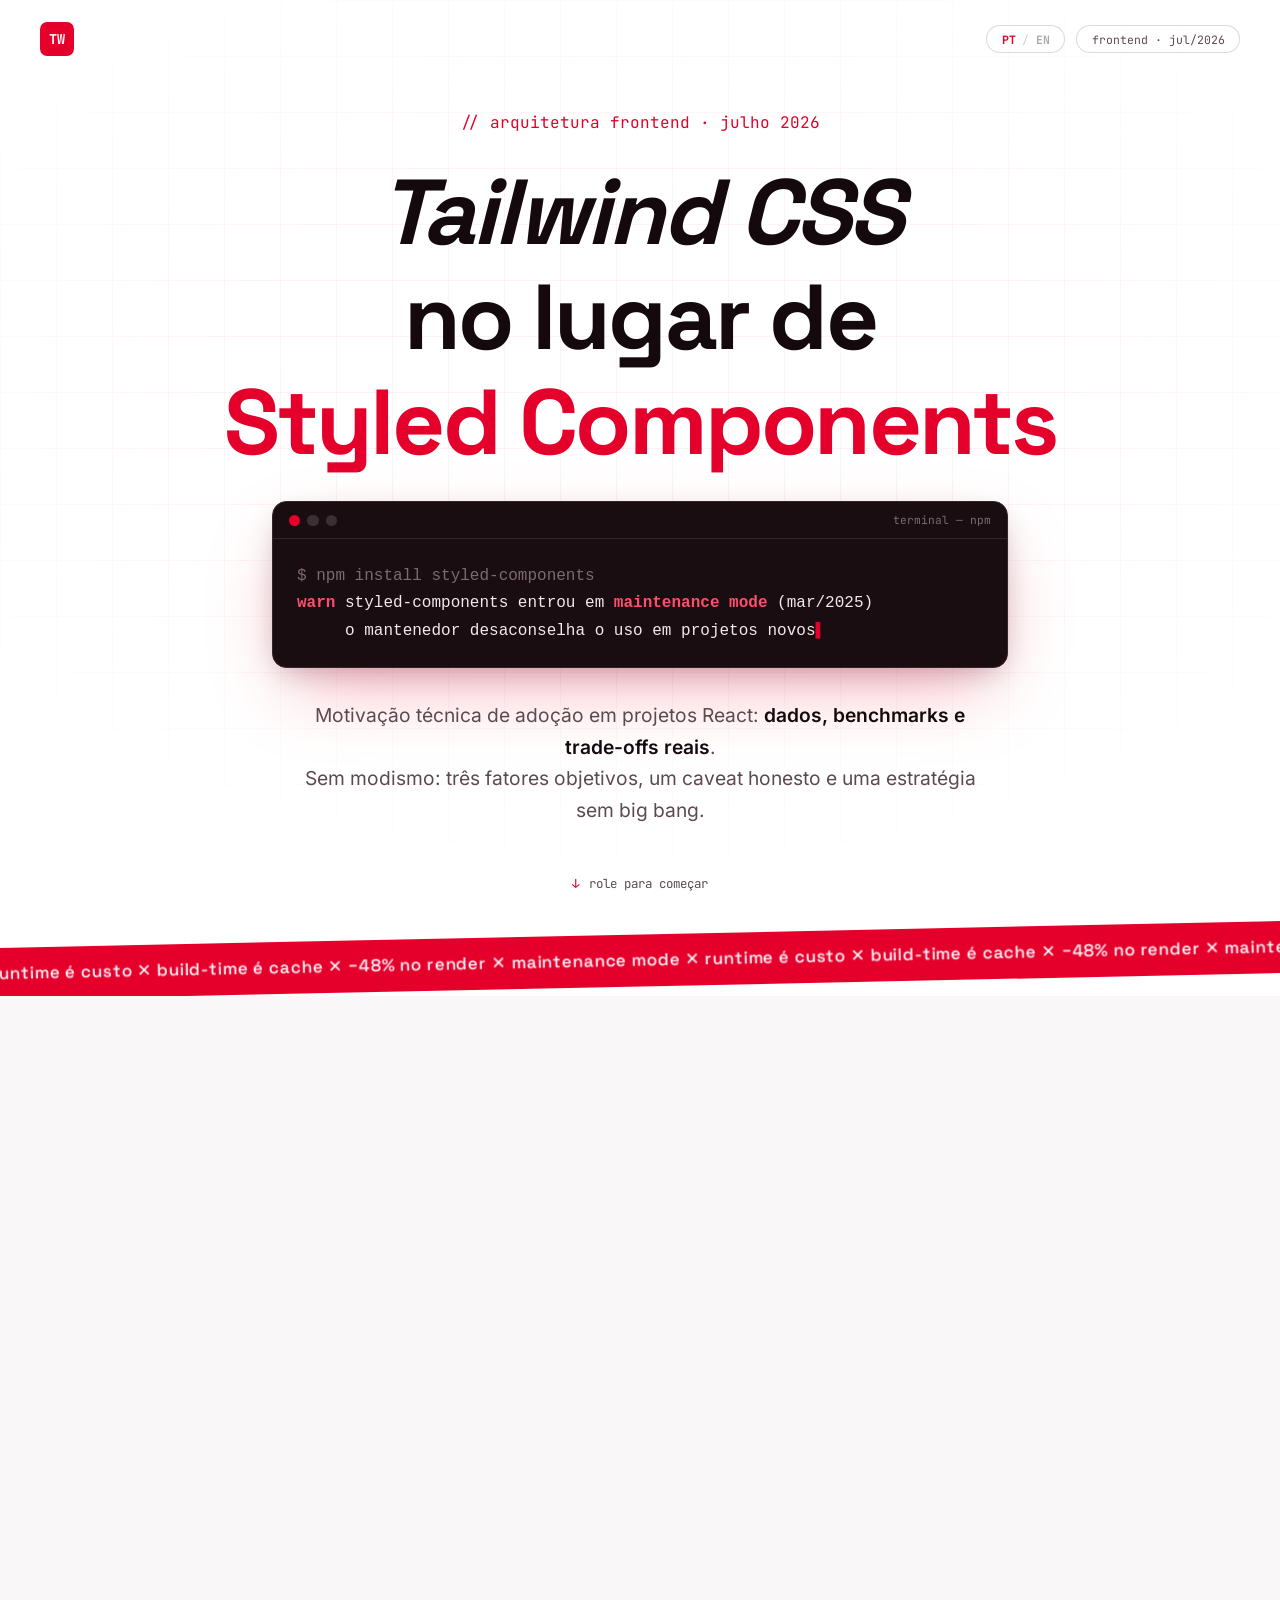
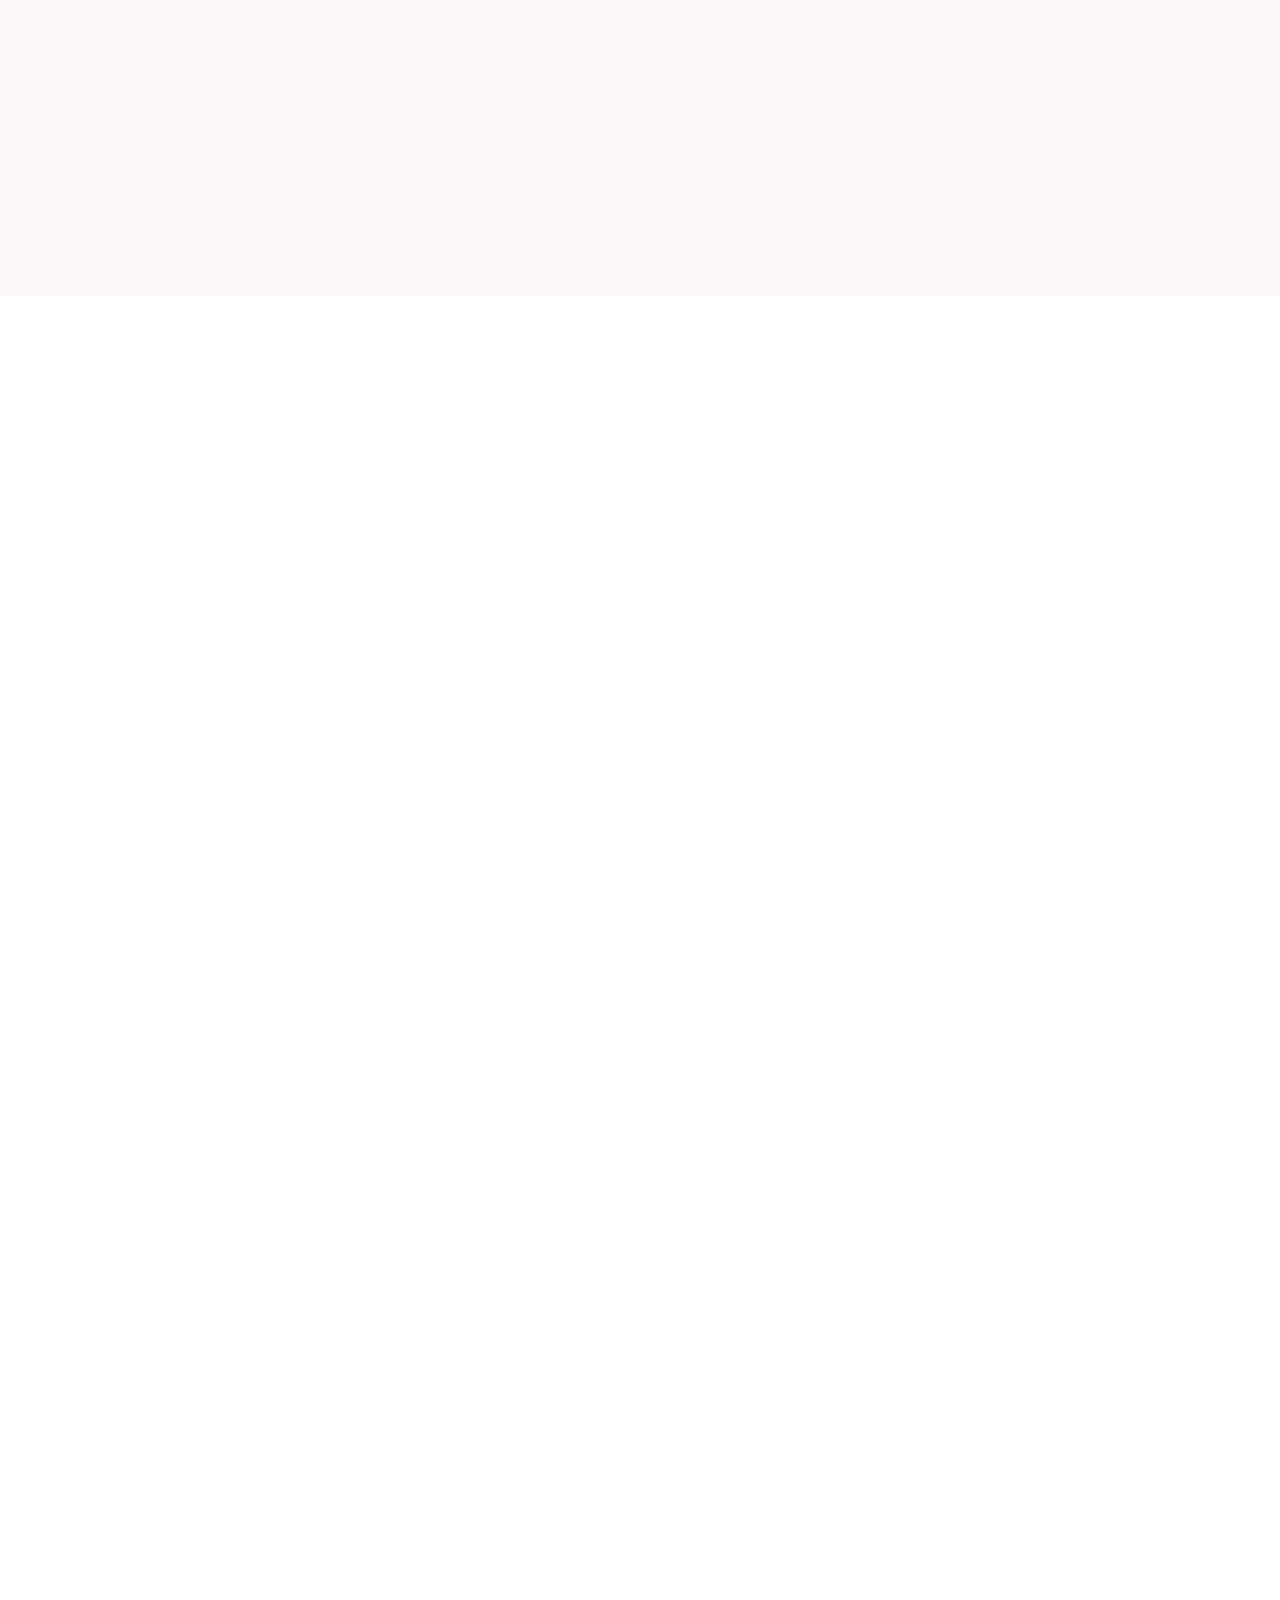
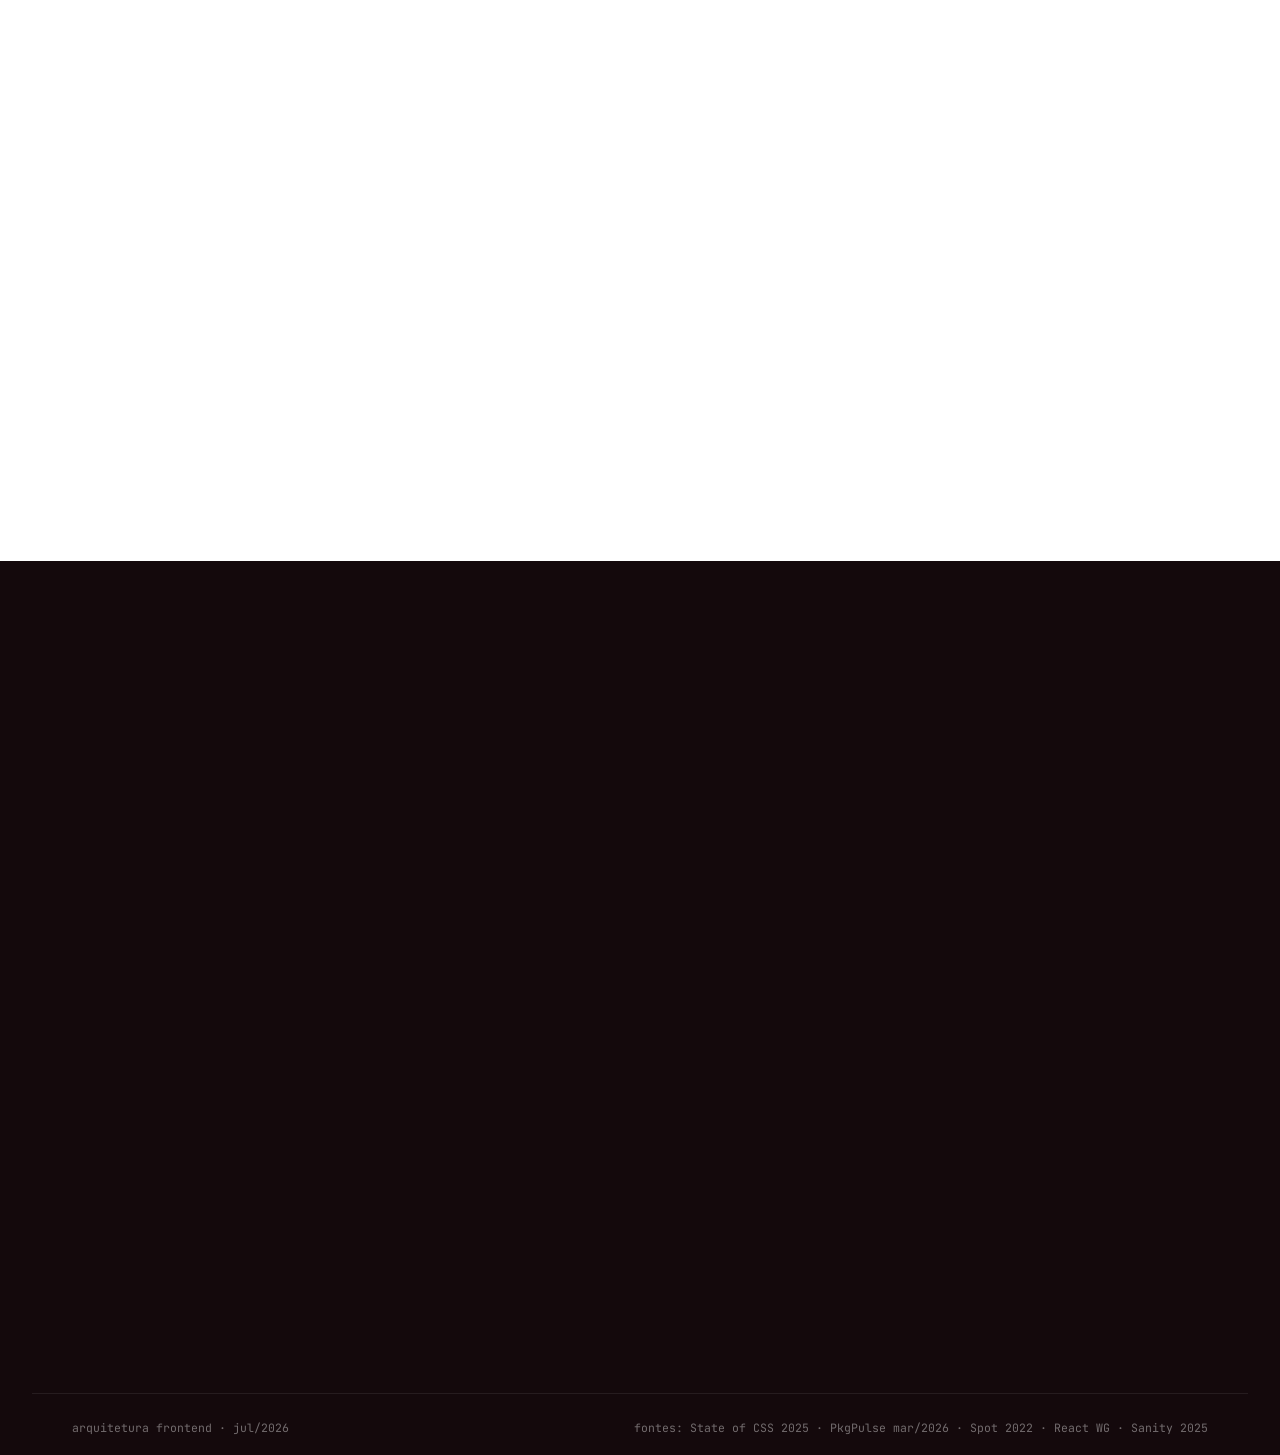
==== commit 93ca4f4d: "Fix heading clipping, marquee placement, nav contrast and dash overuse The hero reveal lines clipped" ====
--- a/tailwind/index.html
+++ b/tailwind/index.html
@@ -4,7 +4,7 @@
   <meta charset="UTF-8" />
   <meta name="viewport" content="width=device-width, initial-scale=1.0" />
   <title>Tailwind CSS no lugar de Styled Components</title>
-  <meta name="description" content="Motivação técnica de adoção em projetos React — dados, benchmarks e trade-offs reais." />
+  <meta name="description" content="Motivação técnica de adoção em projetos React: dados, benchmarks e trade-offs reais." />
   <link rel="stylesheet" href="../styles.css" />
   <link rel="stylesheet" href="page.css" />
   <link rel="icon" href="data:image/svg+xml,<svg xmlns='http://www.w3.org/2000/svg' viewBox='0 0 100 100'><rect width='100' height='100' rx='16' fill='%23e4002b'/><text x='50' y='68' font-size='48' text-anchor='middle' fill='white' font-family='monospace' font-weight='bold'>TW</text></svg>" />
@@ -46,19 +46,20 @@
 <span class="t-red">warn</span><span class="t-white"> styled-components entrou em </span><span class="t-red">maintenance mode</span><span class="t-white"> (mar/2025)</span>
 <span class="t-white">     o mantenedor desaconselha o uso em projetos novos</span><span class="terminal__cursor">▌</span></code></pre>
       </div>
-      <p class="hero__sub reveal-hero" data-i18n="hero.sub">Motivação técnica de adoção em projetos React — <strong>dados, benchmarks e trade-offs reais</strong>.<br />Sem modismo: três fatores objetivos, um caveat honesto e uma estratégia sem big bang.</p>
+      <p class="hero__sub reveal-hero" data-i18n="hero.sub">Motivação técnica de adoção em projetos React: <strong>dados, benchmarks e trade-offs reais</strong>.<br />Sem modismo: três fatores objetivos, um caveat honesto e uma estratégia sem big bang.</p>
       <div class="hero__scroll-hint reveal-hero" data-i18n="hero.hint">
         <span class="hero__scroll-arrow">↓</span> role para começar
       </div>
     </div>
+
+    <!-- Marquee -->
+    <div class="marquee" aria-hidden="true">
+      <div class="marquee__track">
+        <span data-i18n="marquee">runtime é custo ✕ build-time é cache ✕ −48% no render ✕ maintenance mode ✕&nbsp;</span><span data-i18n="marquee">runtime é custo ✕ build-time é cache ✕ −48% no render ✕ maintenance mode ✕&nbsp;</span><span data-i18n="marquee">runtime é custo ✕ build-time é cache ✕ −48% no render ✕ maintenance mode ✕&nbsp;</span><span data-i18n="marquee">runtime é custo ✕ build-time é cache ✕ −48% no render ✕ maintenance mode ✕&nbsp;</span>
+      </div>
+    </div>
   </header>
 
-  <!-- Marquee -->
-  <div class="marquee" aria-hidden="true">
-    <div class="marquee__track">
-      <span data-i18n="marquee">runtime é custo ✕ build-time é cache ✕ −48% no render ✕ maintenance mode ✕&nbsp;</span><span data-i18n="marquee">runtime é custo ✕ build-time é cache ✕ −48% no render ✕ maintenance mode ✕&nbsp;</span><span data-i18n="marquee">runtime é custo ✕ build-time é cache ✕ −48% no render ✕ maintenance mode ✕&nbsp;</span><span data-i18n="marquee">runtime é custo ✕ build-time é cache ✕ −48% no render ✕ maintenance mode ✕&nbsp;</span>
-    </div>
-  </div>
 
   <!-- ============ SCROLL HORIZONTAL ============ -->
   <section class="hwrap" id="horizontal">
@@ -137,7 +138,7 @@
               </ol>
             </div>
           </div>
-          <p class="panel__text panel__text--note anim" data-i18n="p2.note">A serialização de props (<code class="inline-code">${props =&gt; ...}</code>) reexecuta <strong>a cada render</strong> — e é o padrão da documentação e o dominante nos times.</p>
+          <p class="panel__text panel__text--note anim" data-i18n="p2.note">A serialização de props (<code class="inline-code">${props =&gt; ...}</code>) reexecuta <strong>a cada render</strong>, e é o padrão da documentação e o dominante nos times.</p>
         </div>
       </article>
 
@@ -152,21 +153,21 @@
               <span class="point__num">01</span>
               <div>
                 <h3 class="point__title" data-i18n="p3.p1.title">Concurrent rendering (React 18+)</h3>
-                <p class="point__text" data-i18n="p3.p1.text">Injetar regras CSS entre <em>yields</em> do React força recálculo de estilos contra a árvore inteira — padrão de <strong>layout thrashing</strong> documentado por Sebastian Markbåge (core team) e reproduzido em benchmark por Nolan Lawson.</p>
+                <p class="point__text" data-i18n="p3.p1.text">Injetar regras CSS entre <em>yields</em> do React força recálculo de estilos contra a árvore inteira: padrão de <strong>layout thrashing</strong> documentado por Sebastian Markbåge (core team) e reproduzido em benchmark por Nolan Lawson.</p>
               </div>
             </div>
             <div class="point anim">
               <span class="point__num">02</span>
               <div>
                 <h3 class="point__title" data-i18n="p3.p2.title">React Server Components</h3>
-                <p class="point__text" data-i18n="p3.p2.text">styled-components depende de Context API e efeitos no render — exclusivamente client-side. Usar no App Router exige <code class="inline-code">'use client'</code> em tudo, abrindo mão do modelo server-first.</p>
+                <p class="point__text" data-i18n="p3.p2.text">styled-components depende de Context API e efeitos no render, exclusivamente client-side. Usar no App Router exige <code class="inline-code">'use client'</code> em tudo, abrindo mão do modelo server-first.</p>
               </div>
             </div>
             <div class="point anim">
               <span class="point__num">03</span>
               <div>
                 <h3 class="point__title" data-i18n="p3.p3.title">Recomendação oficial</h3>
-                <p class="point__text" data-i18n="p3.p3.text">Estilos estáticos via <code class="inline-code">&lt;link rel="stylesheet"&gt;</code>; valores dinâmicos via inline style. É exatamente o modelo do Tailwind — e o <strong>oposto</strong> do modelo do styled-components.</p>
+                <p class="point__text" data-i18n="p3.p3.text">Estilos estáticos via <code class="inline-code">&lt;link rel="stylesheet"&gt;</code>; valores dinâmicos via inline style. É exatamente o modelo do Tailwind, e o <strong>oposto</strong> do modelo do styled-components.</p>
               </div>
             </div>
           </div>
@@ -186,7 +187,7 @@
             </div>
             <div class="tl-item anim">
               <span class="tl-item__date">jan/2025</span>
-              <p class="tl-item__text" data-i18n="p4.t2">Tailwind v4: engine <strong>Oxide em Rust</strong> — builds completos 5× e incrementais 100× mais rápidos.</p>
+              <p class="tl-item__text" data-i18n="p4.t2">Tailwind v4: engine <strong>Oxide em Rust</strong>, builds completos 5× e incrementais 100× mais rápidos.</p>
             </div>
             <div class="tl-item tl-item--hot anim">
               <span class="tl-item__date">mar/2025</span>
@@ -201,7 +202,7 @@
               <p class="tl-item__text" data-i18n="p4.t5">styled-components v6.4: retomada parcial (<code class="inline-code">createTheme</code>, RSC), dependente de financiamento.</p>
             </div>
           </div>
-          <p class="panel__text panel__text--note anim" data-i18n="p4.note"><strong>Leitura sóbria:</strong> a v6.4 alivia a pressão sobre bases legadas — mas um projeto novo seguiria apostando em mantenedor solo, funding incerto e um modelo runtime que o core team do React desaconselha.</p>
+          <p class="panel__text panel__text--note anim" data-i18n="p4.note"><strong>Leitura sóbria:</strong> a v6.4 alivia a pressão sobre bases legadas, mas um projeto novo seguiria apostando em mantenedor solo, funding incerto e um modelo runtime que o core team do React desaconselha.</p>
         </div>
       </article>
 
@@ -224,12 +225,12 @@
             </div>
             <div class="cost anim">
               <div class="cost__where" data-i18n="p5.c3.where"><strong>Tailwind</strong> no npm</div>
-              <div class="cost__price" data-i18n="p5.c3.price">+100% em 3 anos — dezenas de milhões de downloads/semana</div>
+              <div class="cost__price" data-i18n="p5.c3.price">+100% em 3 anos: dezenas de milhões de downloads/semana</div>
               <div class="cost__bar" style="--w: 100%"></div>
             </div>
             <div class="cost anim">
               <div class="cost__where" data-i18n="p5.c4.where"><strong>styled-components</strong> no npm</div>
-              <div class="cost__price" data-i18n="p5.c4.price">−20% em 3 anos — sobretudo legado e dependências transitivas (MUI → Emotion)</div>
+              <div class="cost__price" data-i18n="p5.c4.price">−20% em 3 anos: sobretudo legado e dependências transitivas (MUI → Emotion)</div>
               <div class="cost__bar" style="--w: 22%"></div>
             </div>
           </div>
@@ -244,10 +245,10 @@
           <p class="panel__kicker anim" data-i18n="p6.kicker">benchmark primário</p>
           <div class="stat anim">
             <span class="stat__value"><span class="stat__minus">−</span><span class="stat__counter" data-target="48">0</span><span class="stat__pct">%</span></span>
-            <p class="stat__label" data-i18n="p6.label">no tempo de render — mesmo componente,<br /><strong>trocando CSS-in-JS runtime por CSS estático</strong></p>
-          </div>
-          <p class="stat__source anim" data-i18n="p6.source">Sam Magura, Spot (2022) — então 2º mantenedor mais ativo do Emotion. <em>É o autor da biblioteca medindo o próprio custo.</em></p>
-          <p class="stat__punch anim" data-i18n="p6.punch">Caveat do autor: o ganho vale para serialização <span class="u-red">dentro do render</span> — que é o padrão das docs e o dominante na prática.</p>
+            <p class="stat__label" data-i18n="p6.label">no tempo de render: mesmo componente,<br /><strong>trocando CSS-in-JS runtime por CSS estático</strong></p>
+          </div>
+          <p class="stat__source anim" data-i18n="p6.source">Sam Magura, Spot (2022), então 2º mantenedor mais ativo do Emotion. <em>É o autor da biblioteca medindo o próprio custo.</em></p>
+          <p class="stat__punch anim" data-i18n="p6.punch">Caveat do autor: o ganho vale para serialização <span class="u-red">dentro do render</span>, que é o padrão das docs e o dominante na prática.</p>
         </div>
       </article>
 
@@ -274,7 +275,7 @@
               <p class="objection__answer" data-i18n="p7.k3.desc">20–40 KB de CSS <strong>+ ~15 KB de runtime JS</strong> competindo pelo main thread</p>
             </div>
           </div>
-          <p class="panel__text panel__text--note anim" data-i18n="p7.note"><strong>Por que importa:</strong> desde mar/2024 o INP substituiu o FID nos Core Web Vitals. Serialização de estilo em runtime compete pelo main thread exatamente nas interações — sobretudo em Android de entrada. <em>Contraponto justo (Sanity, 2025): entre as libs runtime, o styled-components ainda é a mais rápida — o problema é o modelo, não a implementação.</em></p>
+          <p class="panel__text panel__text--note anim" data-i18n="p7.note"><strong>Por que importa:</strong> desde mar/2024 o INP substituiu o FID nos Core Web Vitals. Serialização de estilo em runtime compete pelo main thread exatamente nas interações, sobretudo em Android de entrada. <em>Contraponto justo (Sanity, 2025): entre as libs runtime, o styled-components ainda é a mais rápida — o problema é o modelo, não a implementação.</em></p>
         </div>
       </article>
 
@@ -288,19 +289,19 @@
             <div class="honest__col anim">
               <h3 class="honest__label" data-i18n="p8.label1">Entrega</h3>
               <ul class="lie-list list-check" data-i18n="p8.list1">
-                <li>Performance por arquitetura — zero JS de estilo, CSS purgado, RSC/streaming sem adaptação</li>
-                <li>Consistência por restrição — tokens em escala fechada; desvio vira exceção visível no review</li>
-                <li>Iteração rápida — sem nomear classes, sem CSS órfão; dead code impossível por construção</li>
-                <li>Ecossistema — shadcn/ui, Radix, Headless UI; IA gera Tailwind por padrão</li>
+                <li>Performance por arquitetura: zero JS de estilo, CSS purgado, RSC/streaming sem adaptação</li>
+                <li>Consistência por restrição: tokens em escala fechada; desvio vira exceção visível no review</li>
+                <li>Iteração rápida: sem nomear classes, sem CSS órfão; dead code impossível por construção</li>
+                <li>Ecossistema: shadcn/ui, Radix, Headless UI; IA gera Tailwind por padrão</li>
               </ul>
             </div>
             <div class="honest__col anim">
               <h3 class="honest__label" data-i18n="p8.label2">Custa</h3>
               <ul class="lie-list" data-i18n="p8.list2">
                 <li>Curva real: <span>2–4 semanas até fluência do time</span></li>
-                <li>"Class soup" sem disciplina — <span>exige cva/tailwind-variants + prettier-plugin</span></li>
-                <li>Estilo dinâmico de dado vira <span>inline style / CSS variable — mudança de hábito</span></li>
-                <li>Risco corporativo não nulo — <span>layoffs em jan/2026 (mitigado: output é CSS puro)</span></li>
+                <li>"Class soup" sem disciplina: <span>exige cva/tailwind-variants + prettier-plugin</span></li>
+                <li>Estilo dinâmico de dado vira <span>inline style / CSS variable, mudança de hábito</span></li>
+                <li>Risco corporativo não nulo: <span>layoffs em jan/2026 (mitigado: output é CSS puro)</span></li>
               </ul>
             </div>
           </div>
@@ -325,7 +326,7 @@
               <span class="point__num">02</span>
               <div>
                 <h3 class="point__title" data-i18n="p9.p2.title">Theming em runtime (multi-tenant / white-label)</h3>
-                <p class="point__text" data-i18n="p9.p2.text">Caso natural do <code class="inline-code">ThemeProvider</code> — e a v6.4 trouxe <code class="inline-code">createTheme</code> via CSS variables, compatível com RSC.</p>
+                <p class="point__text" data-i18n="p9.p2.text">Caso natural do <code class="inline-code">ThemeProvider</code>, e a v6.4 trouxe <code class="inline-code">createTheme</code> via CSS variables, compatível com RSC.</p>
               </div>
             </div>
             <div class="point anim">
@@ -350,18 +351,18 @@
             <div class="versus__col anim">
               <h3 class="versus__label versus__label--good" data-i18n="p10.label1">Projetos novos</h3>
               <p class="panel__text" data-i18n="p10.t1">Tailwind v4 + <code class="inline-code">cva</code>/tailwind-variants + prettier-plugin-tailwindcss + tokens via <code class="inline-code">@theme</code> + shadcn/ui ou Radix.</p>
-              <p class="panel__text" data-i18n="p10.t2">Se o time rejeitar utility-first: CSS Modules, vanilla-extract ou Panda CSS — <strong>o inegociável é build-time, não a sintaxe</strong>.</p>
+              <p class="panel__text" data-i18n="p10.t2">Se o time rejeitar utility-first: CSS Modules, vanilla-extract ou Panda CSS: <strong>o inegociável é build-time, não a sintaxe</strong>.</p>
               <h3 class="versus__label versus__label--bad" data-i18n="p10.label2">Anti-recomendação</h3>
-              <p class="panel__text" data-i18n="p10.t3">Reescrita big bang de base grande: o custo excede o benefício em praticamente todos os cenários documentados. <strong>A v6.4 comprou tempo — use-o para migrar com calma, não para não migrar.</strong></p>
+              <p class="panel__text" data-i18n="p10.t3">Reescrita big bang de base grande: o custo excede o benefício em praticamente todos os cenários documentados. <strong>A v6.4 comprou tempo: use-o para migrar com calma, não para não migrar.</strong></p>
             </div>
             <div class="versus__col anim">
               <h3 class="versus__label" data-i18n="p10.label3">Migração de base existente</h3>
               <ol class="steps steps--big" data-i18n="p10.steps">
-                <li>Instalar Tailwind <strong>ao lado</strong> do styled-components — coexistem sem conflito</li>
+                <li>Instalar Tailwind <strong>ao lado</strong> do styled-components: coexistem sem conflito</li>
                 <li>Todo componente <strong>novo</strong> nasce em Tailwind</li>
                 <li>Migrar componentes tocados por features (<em>regra do escoteiro</em>)</li>
                 <li>Usar codemods e o upgrade tooling oficial</li>
-                <li><strong>Medir INP/LCP antes e depois</strong> — justificar com dados do próprio produto</li>
+                <li><strong>Medir INP/LCP antes e depois</strong>: justificar com dados do próprio produto</li>
               </ol>
             </div>
           </div>
--- a/styles.css
+++ b/styles.css
@@ -136,7 +136,12 @@
   font-size: 0.85rem;
   font-weight: 700;
 }
-.nav__logo-text { letter-spacing: -0.02em; }
+.nav__logo-text {
+  letter-spacing: -0.02em;
+  /* visível sobre qualquer fundo (painéis vermelhos, fechamento escuro) */
+  color: #fff;
+  mix-blend-mode: difference;
+}
 .nav__right {
   display: flex;
   align-items: center;
@@ -187,7 +192,7 @@
   display: grid;
   place-items: center;
   position: relative;
-  padding: 7rem 2rem 4rem;
+  padding: 7rem 2rem 6.5rem; /* folga p/ o marquee no bottom */
   background: var(--white);
   overflow: hidden;
 }
@@ -224,7 +229,13 @@
 }
 /* EN é mais largo que PT — reduz um pouco p/ manter 1 frase por linha */
 html[lang="en"] .hero__title { font-size: clamp(2.3rem, 6.3vw, 5.3rem); }
-.hero__line { display: block; overflow: hidden; }
+.hero__line {
+  display: block;
+  overflow: hidden;
+  /* expande a caixa de clip do reveal p/ não cortar descendentes e itálico */
+  padding: 0.12em 0.15em;
+  margin: -0.12em -0.15em;
+}
 .hero__line > span { display: inline-block; }
 .hero__red {
   color: var(--red);
@@ -326,14 +337,17 @@
 .t-strike { position: relative; }
 .t-nan { color: #ff4d6d; font-weight: 700; }
 
-/* ---------- Marquee ---------- */
+/* ---------- Marquee (fixado no bottom do hero) ---------- */
 .marquee {
   background: var(--red);
   color: var(--white);
   overflow: hidden;
   padding: 0.9rem 0;
   transform: rotate(-1.2deg) scale(1.02);
-  position: relative;
+  position: absolute;
+  bottom: 0.6rem;
+  left: -2%;
+  right: -2%;
   z-index: 5;
 }
 .marquee__track {
